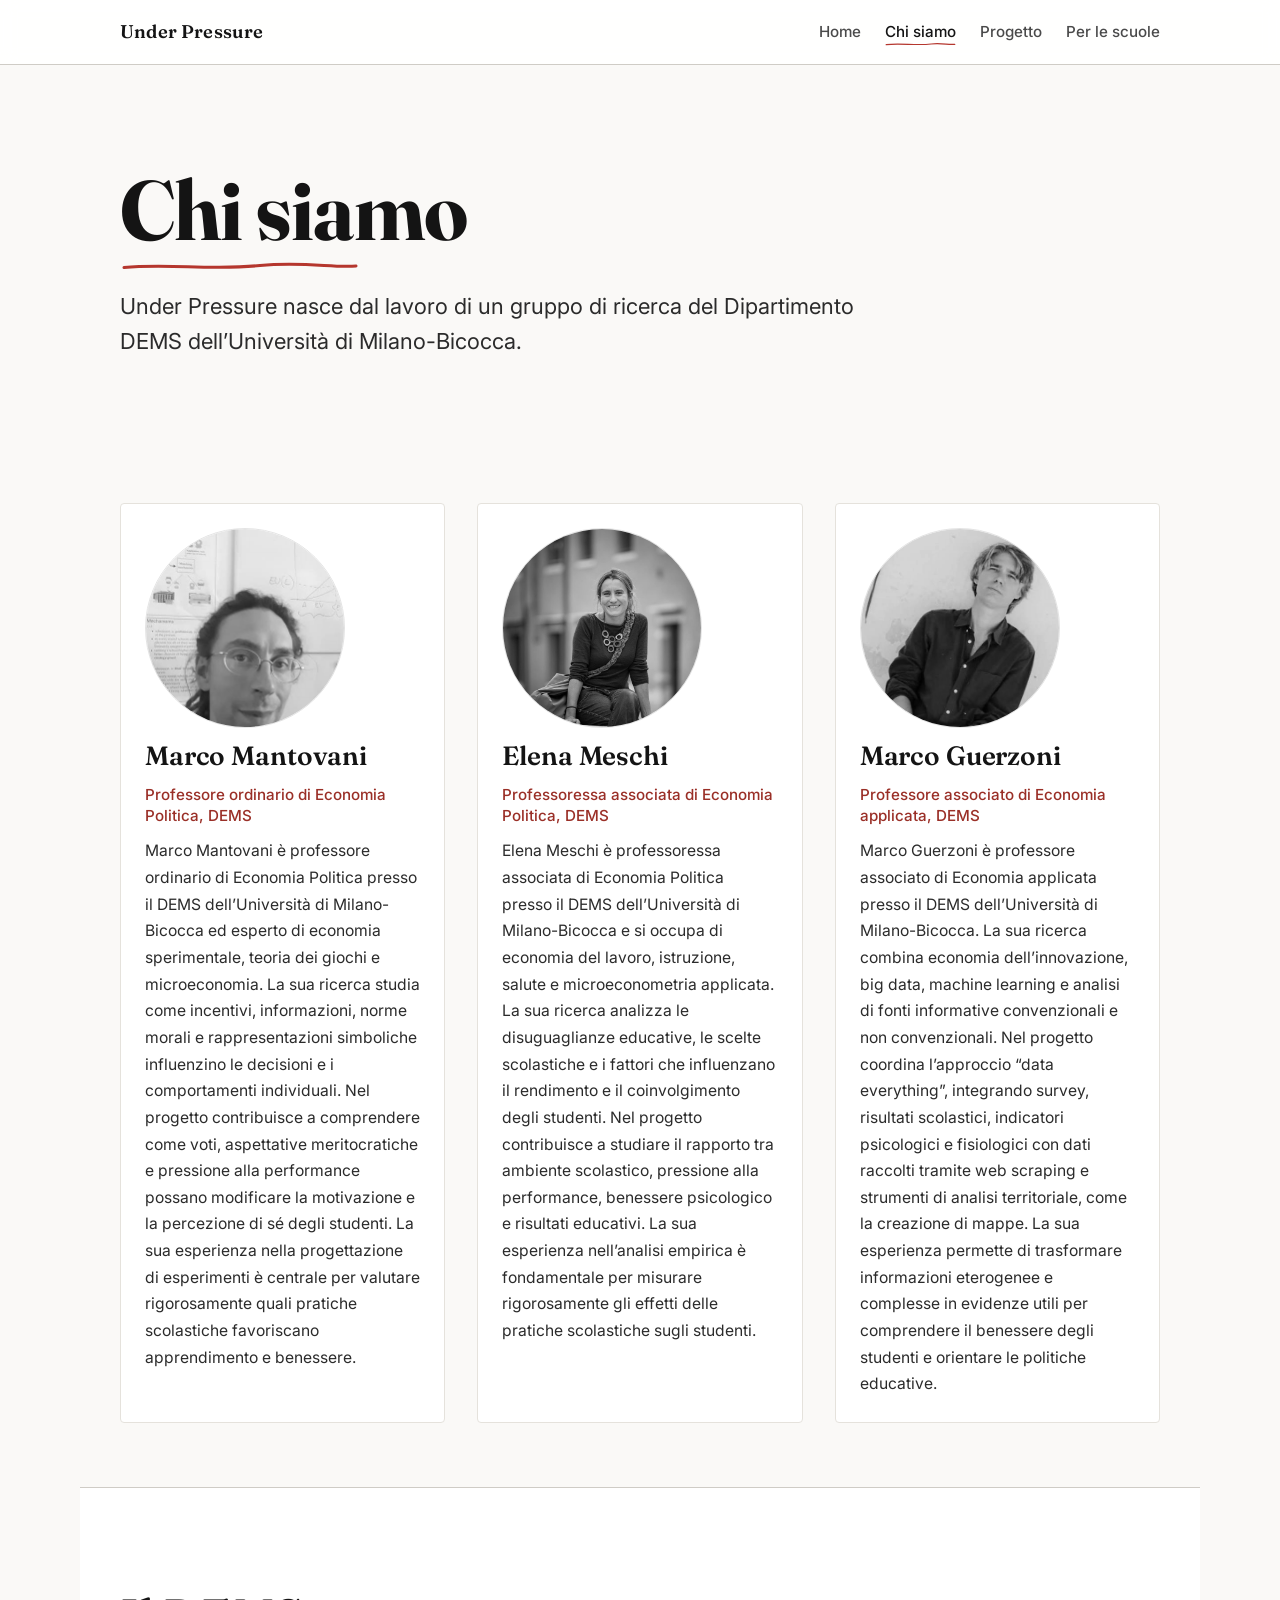
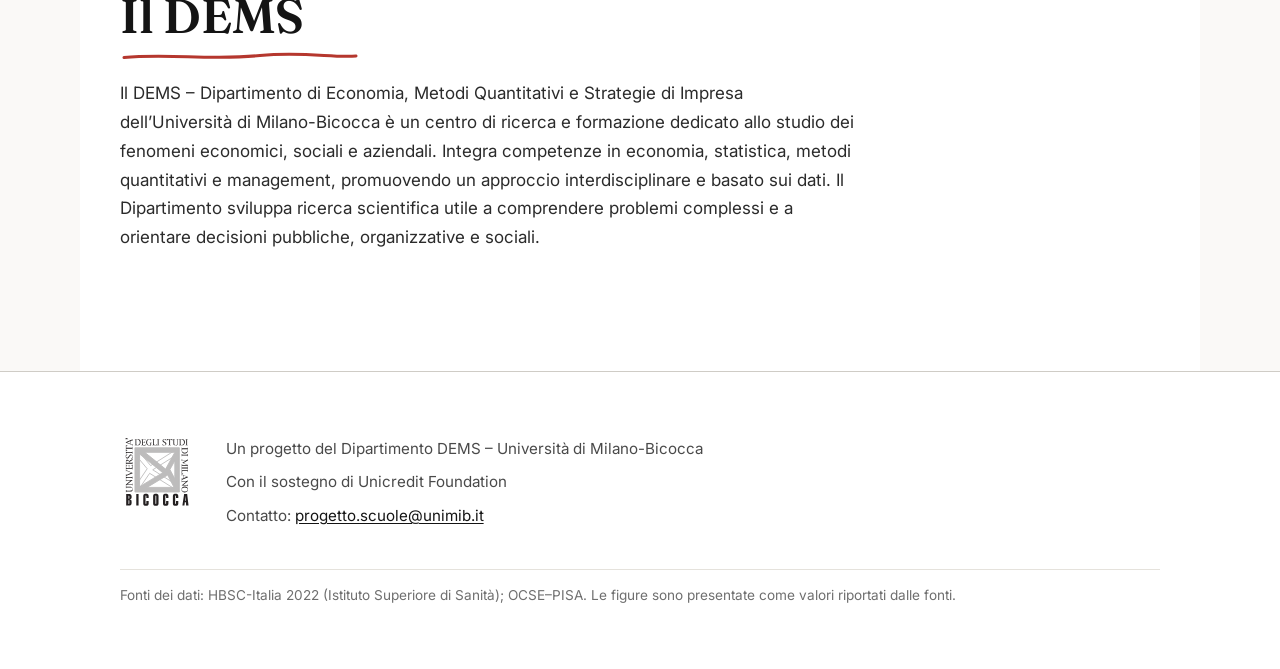
==== chi-siamo.html @ 271a0fc4 "Sito Under Pressure — progetto DEMS, Università di Milano-Bicocca Co-Authored-By: Claude Opus 4.8 <n" ====
<!DOCTYPE html>
<html lang="it">
<head>
  <meta charset="utf-8">
  <meta name="viewport" content="width=device-width, initial-scale=1">
  <title>Chi siamo — Under Pressure</title>
  <meta name="description" content="Il gruppo di ricerca del DEMS dell'Università di Milano-Bicocca dietro Under Pressure: Marco Mantovani, Elena Meschi e Marco Guerzoni, e il Dipartimento DEMS.">
  <link rel="preconnect" href="https://fonts.googleapis.com">
  <link rel="preconnect" href="https://fonts.gstatic.com" crossorigin>
  <link rel="stylesheet" href="https://fonts.googleapis.com/css2?family=Fraunces:ital,opsz,wght@0,9..144,400;0,9..144,600;0,9..144,700;1,9..144,400&family=Inter:wght@400;500;600&display=swap">
  <link rel="stylesheet" href="assets/css/style.css">
</head>
<body>
  <a class="skip-link" href="#main">Vai al contenuto</a>

  <header class="site-header">
    <div class="container nav-inner">
      <a class="wordmark" href="index.html">Under Pressure</a>
      <button class="nav-toggle" type="button" aria-expanded="false" aria-controls="site-nav" aria-label="Apri il menu">
        <span class="nav-toggle-box"><span class="nav-toggle-bar"></span></span>
      </button>
      <nav id="site-nav" class="site-nav" aria-label="Navigazione principale">
        <a class="nav-link" href="index.html">Home</a>
        <a class="nav-link" href="chi-siamo.html" aria-current="page">Chi siamo</a>
        <a class="nav-link" href="progetto.html">Progetto</a>
        <a class="nav-link" href="per-le-scuole.html">Per le scuole</a>
      </nav>
    </div>
  </header>

  <main id="main">

    <section class="page-head container" aria-labelledby="chi-h">
      <h1 id="chi-h">Chi siamo
        <svg class="pen-underline" width="240" height="14" viewBox="0 0 240 14" fill="none" aria-hidden="true" focusable="false">
          <path d="M4 8.5 C 46 4, 92 11.5, 140 6.5 C 184 2.5, 214 9, 236 7" stroke="#b5372e" stroke-width="3" stroke-linecap="round"/>
        </svg>
      </h1>
      <p class="lead prose">Under Pressure nasce dal lavoro di un gruppo di ricerca del Dipartimento DEMS dell’Università di Milano-Bicocca.</p>
    </section>

    <section class="team container" aria-label="Il gruppo di ricerca">
      <article class="team-card">
        <img class="team-photo" src="assets/img/mantovani.png" alt="Ritratto di Marco Mantovani" width="220" height="220" loading="lazy">
        <h2 class="team-name">Marco Mantovani</h2>
        <p class="team-role">Professore ordinario di Economia Politica, DEMS</p>
        <p class="team-bio">Marco Mantovani è professore ordinario di Economia Politica presso il DEMS dell’Università di Milano-Bicocca ed esperto di economia sperimentale, teoria dei giochi e microeconomia. La sua ricerca studia come incentivi, informazioni, norme morali e rappresentazioni simboliche influenzino le decisioni e i comportamenti individuali. Nel progetto contribuisce a comprendere come voti, aspettative meritocratiche e pressione alla performance possano modificare la motivazione e la percezione di sé degli studenti. La sua esperienza nella progettazione di esperimenti è centrale per valutare rigorosamente quali pratiche scolastiche favoriscano apprendimento e benessere.</p>
      </article>

      <article class="team-card">
        <img class="team-photo" src="assets/img/meschi.png" alt="Ritratto di Elena Meschi" width="220" height="220" loading="lazy">
        <h2 class="team-name">Elena Meschi</h2>
        <p class="team-role">Professoressa associata di Economia Politica, DEMS</p>
        <p class="team-bio">Elena Meschi è professoressa associata di Economia Politica presso il DEMS dell’Università di Milano-Bicocca e si occupa di economia del lavoro, istruzione, salute e microeconometria applicata. La sua ricerca analizza le disuguaglianze educative, le scelte scolastiche e i fattori che influenzano il rendimento e il coinvolgimento degli studenti. Nel progetto contribuisce a studiare il rapporto tra ambiente scolastico, pressione alla performance, benessere psicologico e risultati educativi. La sua esperienza nell’analisi empirica è fondamentale per misurare rigorosamente gli effetti delle pratiche scolastiche sugli studenti.</p>
      </article>

      <article class="team-card">
        <img class="team-photo" src="assets/img/guerzoni.png" alt="Ritratto di Marco Guerzoni" width="220" height="220" loading="lazy">
        <h2 class="team-name">Marco Guerzoni</h2>
        <p class="team-role">Professore associato di Economia applicata, DEMS</p>
        <p class="team-bio">Marco Guerzoni è professore associato di Economia applicata presso il DEMS dell’Università di Milano-Bicocca. La sua ricerca combina economia dell’innovazione, big data, machine learning e analisi di fonti informative convenzionali e non convenzionali. Nel progetto coordina l’approccio “data everything”, integrando survey, risultati scolastici, indicatori psicologici e fisiologici con dati raccolti tramite web scraping e strumenti di analisi territoriale, come la creazione di mappe. La sua esperienza permette di trasformare informazioni eterogenee e complesse in evidenze utili per comprendere il benessere degli studenti e orientare le politiche educative.</p>
      </article>
    </section>

    <section class="dems container" aria-labelledby="dems-h">
      <h2 id="dems-h">Il DEMS
        <svg class="pen-underline" width="240" height="14" viewBox="0 0 240 14" fill="none" aria-hidden="true" focusable="false">
          <path d="M4 8.5 C 46 4, 92 11.5, 140 6.5 C 184 2.5, 214 9, 236 7" stroke="#b5372e" stroke-width="3" stroke-linecap="round"/>
        </svg>
      </h2>
      <p class="prose">Il DEMS – Dipartimento di Economia, Metodi Quantitativi e Strategie di Impresa dell’Università di Milano-Bicocca è un centro di ricerca e formazione dedicato allo studio dei fenomeni economici, sociali e aziendali. Integra competenze in economia, statistica, metodi quantitativi e management, promuovendo un approccio interdisciplinare e basato sui dati. Il Dipartimento sviluppa ricerca scientifica utile a comprendere problemi complessi e a orientare decisioni pubbliche, organizzative e sociali.</p>
    </section>

  </main>

  <footer class="site-footer">
    <div class="container footer-inner">
      <div class="footer-brand">
        <img class="footer-logo" src="assets/img/bicocca-logo.svg" alt="Università di Milano-Bicocca" width="64" height="63">
      </div>
      <div class="footer-credits">
        <p>Un progetto del Dipartimento DEMS – Università di Milano-Bicocca</p>
        <p>Con il sostegno di Unicredit Foundation</p>
        <p class="footer-contact">Contatto: <a href="mailto:progetto.scuole@unimib.it">progetto.scuole@unimib.it</a></p>
      </div>
      <p class="footer-sources source">Fonti dei dati: HBSC-Italia 2022 (Istituto Superiore di Sanità); OCSE–PISA. Le figure sono presentate come valori riportati dalle fonti.</p>
    </div>
  </footer>

  <script src="assets/js/main.js" defer></script>
</body>
</html>
---- assets/css/style.css ----
/* ==========================================================================
   Under Pressure — DEMS, Università di Milano-Bicocca
   Elegant / minimalist / editorial. Black & white + one muted red "pen" ink.
   ========================================================================== */

/* ---------- Design tokens ---------- */
:root{
  --ink:#141414; --ink-soft:#2b2b2b; --grey-700:#4a4a4a; --grey-500:#6f6f6f;
  --grey-300:#cfccc6; --grey-200:#e5e2dc; --paper:#ffffff; --paper-warm:#faf9f7;
  --pen:#b5372e; --pen-ink:#9a2f27; --pen-wash:rgba(181,55,46,.10);
  --font-display:"Fraunces","Iowan Old Style","Palatino Linotype",Georgia,serif;
  --font-body:"Inter",system-ui,-apple-system,"Segoe UI",Roboto,Helvetica,Arial,sans-serif;
  --maxw:1120px; --maxw-text:46rem;
  --step-1:.25rem; --step-2:.5rem; --step-3:.75rem; --step-4:1rem; --step-5:1.5rem;
  --step-6:2rem; --step-7:3rem; --step-8:4rem; --step-9:6rem; --step-10:8rem;
  --radius:4px; --rule:1px solid var(--grey-300);
}

/* ---------- Reset / base ---------- */
*,*::before,*::after{box-sizing:border-box;}
html{-webkit-text-size-adjust:100%; scroll-behavior:smooth;}
body{
  margin:0;
  font:400 1.0625rem/1.7 var(--font-body);
  color:var(--ink-soft);
  background:var(--paper-warm);
  -webkit-font-smoothing:antialiased;
  text-rendering:optimizeLegibility;
}
img,svg{max-width:100%;}
img{height:auto;}
a{color:var(--ink); text-underline-offset:.16em;}
a:hover{color:var(--pen-ink);}
strong{color:var(--ink);}
:focus-visible{outline:2px solid var(--pen); outline-offset:2px; border-radius:2px;}

/* ---------- Typography ---------- */
h1,.h1{margin:0; font:700 clamp(2.75rem,6vw + 1rem,5.25rem)/1.02 var(--font-display); letter-spacing:-.01em; color:var(--ink);}
h2,.h2{margin:0; font:600 clamp(1.9rem,3vw + 1rem,3rem)/1.1 var(--font-display); letter-spacing:-.005em; color:var(--ink);}
h3,.h3{margin:0; font:600 clamp(1.3rem,1.4vw + .9rem,1.75rem)/1.2 var(--font-display); color:var(--ink);}
p{margin:0 0 var(--step-4);}
.eyebrow{margin:0; font:italic 400 clamp(.95rem,1vw + .6rem,1.15rem)/1.4 var(--font-display); color:var(--grey-700);}
.lead{font:400 clamp(1.1rem,.7vw + 1rem,1.375rem)/1.6 var(--font-body); color:var(--ink-soft);}
.caption,.source{font:400 .85rem/1.4 var(--font-body); color:var(--grey-500);}

/* ---------- Layout ---------- */
.container{width:100%; max-width:var(--maxw); margin-inline:auto; padding-inline:clamp(1.25rem,4vw,2.5rem);}
.prose{max-width:var(--maxw-text);}
section{padding-block:clamp(3.5rem,8vw,8rem);}
section.page-head,section.hero{padding-bottom:clamp(2rem,5vw,4rem);}

/* ---------- Accessibility helpers ---------- */
.skip-link{
  position:absolute; left:var(--step-4); top:-100px; z-index:100;
  background:var(--ink); color:#fff; padding:.6rem 1rem; border-radius:var(--radius);
  font:500 .95rem/1 var(--font-body); text-decoration:none;
  transition:top .2s ease;
}
.skip-link:focus{top:var(--step-4); color:#fff;}
.visually-hidden{
  position:absolute !important; width:1px; height:1px; padding:0; margin:-1px;
  overflow:hidden; clip:rect(0 0 0 0); clip-path:inset(50%); white-space:nowrap; border:0;
}

/* ---------- Pen-stroke motif ---------- */
.pen-underline{display:block; width:min(240px,42%); height:auto; margin-top:.35rem;}
.pen-underline--hero{display:inline-block; width:min(320px,60%); vertical-align:baseline; margin-top:0;}
.pen-divider{display:block; width:100%; height:12px; margin-block:clamp(1.5rem,4vw,3rem);}
.stat-annotated{position:relative; display:inline-block; padding:.25em .55em;}
.pen-circle{position:absolute; inset:-14% -8%; width:116%; height:128%; pointer-events:none;}

/* ---------- Header / nav ---------- */
.site-header{
  position:sticky; top:0; z-index:50;
  background:color-mix(in srgb,var(--paper) 88%, transparent);
  -webkit-backdrop-filter:saturate(1.1) blur(8px);
  backdrop-filter:saturate(1.1) blur(8px);
  border-bottom:var(--rule);
}
.nav-inner{position:relative; display:flex; align-items:center; justify-content:space-between; min-height:64px;}
.wordmark{font:600 1.15rem/1 var(--font-display); color:var(--ink); text-decoration:none; letter-spacing:.01em;}
.wordmark:hover{color:var(--pen-ink);}
.site-nav{display:flex; gap:var(--step-5);}
.nav-link{font:500 .95rem/1 var(--font-body); color:var(--grey-700); text-decoration:none; padding-block:.4rem; position:relative;}
.nav-link:hover{color:var(--ink);}
.nav-link[aria-current="page"]{color:var(--ink);}
.nav-link[aria-current="page"]::after{
  content:""; position:absolute; left:0; right:0; bottom:-2px; height:8px;
  background-image:url("data:image/svg+xml,%3Csvg xmlns='http://www.w3.org/2000/svg' width='120' height='8' viewBox='0 0 120 8' fill='none'%3E%3Cpath d='M2 5 C 26 2, 52 7, 78 4 C 96 2, 108 6, 118 4.5' stroke='%23b5372e' stroke-width='2' stroke-linecap='round'/%3E%3C/svg%3E");
  background-repeat:no-repeat; background-size:100% 100%;
}

/* Hamburger */
.nav-toggle{
  display:none; width:44px; height:44px; align-items:center; justify-content:center;
  background:none; border:0; cursor:pointer; color:var(--ink); padding:0;
}
.nav-toggle-box{position:relative; display:block; width:24px; height:16px;}
.nav-toggle-bar,.nav-toggle-bar::before,.nav-toggle-bar::after{
  content:""; position:absolute; left:0; width:24px; height:2px; background:var(--ink);
  border-radius:2px; transition:transform .3s ease, opacity .2s ease;
}
.nav-toggle-bar{top:7px;}
.nav-toggle-bar::before{top:-7px;}
.nav-toggle-bar::after{top:7px;}
.is-open .nav-toggle-bar{background:transparent;}
.is-open .nav-toggle-bar::before{transform:translateY(7px) rotate(45deg);}
.is-open .nav-toggle-bar::after{transform:translateY(-7px) rotate(-45deg);}

/* ---------- Hero ---------- */
.hero{max-width:var(--maxw);}
.hero .eyebrow{max-width:var(--maxw-text);}
.hero-title{margin:var(--step-3) 0 var(--step-4);}
.hero-subtitle{max-width:var(--maxw-text); font:500 clamp(1.05rem,1vw + .9rem,1.3rem)/1.45 var(--font-body); color:var(--grey-700); margin:0 0 var(--step-5);}
.hero-logo{height:clamp(56px,7vw,72px); width:auto; display:block; margin:0 0 var(--step-5);}
.hero .lead{max-width:var(--maxw-text);}

/* ---------- Home cards ---------- */
.home-cards{display:grid; grid-template-columns:repeat(3,1fr); gap:var(--step-5); padding-block:clamp(2rem,5vw,4rem);}
.home-card{
  display:flex; flex-direction:column; gap:var(--step-2);
  padding:var(--step-6) var(--step-5) var(--step-5);
  background:var(--paper); border:1px solid var(--grey-200); border-radius:var(--radius);
  text-decoration:none; color:var(--ink-soft);
  transition:border-color .3s ease, transform .3s ease;
}
.home-card:hover{border-color:var(--pen); transform:translateY(-2px); color:var(--ink-soft);}
.home-card-index{font:600 .9rem/1 var(--font-body); letter-spacing:.14em; color:var(--grey-500); transition:color .3s ease;}
.home-card:hover .home-card-index{color:var(--pen);}
.home-card-title{font:600 clamp(1.4rem,1.5vw + 1rem,1.9rem)/1.15 var(--font-display); color:var(--ink); margin:0;}
.home-card-desc{margin:0; color:var(--grey-700); font-size:.98rem;}
.home-card-go{margin-top:auto; padding-top:var(--step-4); font-size:1.4rem; color:var(--grey-500); transition:color .3s ease, transform .3s ease;}
.home-card:hover .home-card-go{color:var(--pen); transform:translateX(4px);}

/* ---------- Data section / charts ---------- */
.data-section .lead{margin-top:var(--step-4);}
.charts-grid{display:grid; grid-template-columns:repeat(2,1fr); gap:var(--step-7); margin-top:clamp(2rem,5vw,3.5rem);}
.chart{margin:0; padding:var(--step-5); background:var(--paper); border:1px solid var(--grey-200); border-radius:var(--radius);}
.chart-title{font:600 clamp(1.1rem,1vw + .8rem,1.3rem)/1.25 var(--font-display); color:var(--ink); margin:0 0 var(--step-4);}
.chart svg.chart-svg{width:100%; height:auto; display:block;}
.chart figcaption{margin-top:var(--step-3);}

/* Chart reveal (motion-guarded below) */
.chart .bar{transition:transform .9s cubic-bezier(.2,.7,.2,1);}
.chart-a .bar{transform-box:fill-box; transform-origin:bottom; transform:scaleY(0);}
.chart-b .bar{transform-box:fill-box; transform-origin:left; transform:scaleX(0);}
.chart-a.is-visible .bar{transform:scaleY(1);}
.chart-b.is-visible .bar{transform:scaleX(1);}
.chart-a .bar:nth-of-type(1){transition-delay:0s;}
.chart-a .bar:nth-of-type(2){transition-delay:.12s;}
.chart-a .bar:nth-of-type(3){transition-delay:.24s;}
.chart-b .bar:nth-of-type(1){transition-delay:0s;}
.chart-b .bar:nth-of-type(2){transition-delay:.12s;}
.chart-b .bar:nth-of-type(3){transition-delay:.24s;}
.axis-line{stroke:var(--grey-200); stroke-width:1;}
.axis-base{stroke:var(--grey-300); stroke-width:1.5;}
.bar-value{font:700 15px/1 var(--font-body); fill:var(--grey-700);}
.bar-value--hi{fill:var(--pen);}
.axis-label{font:500 13px/1.2 var(--font-body); fill:var(--grey-700);}
.cat-label{font:400 13px/1.3 var(--font-body); fill:var(--grey-700);}

/* Stat tile */
.stat-tile{
  margin-top:clamp(2rem,5vw,3.5rem); padding-top:clamp(1.5rem,4vw,2.5rem);
  border-top:var(--rule); max-width:var(--maxw-text);
}
.stat-tile p{font:400 clamp(1.15rem,1vw + 1rem,1.5rem)/1.5 var(--font-body); color:var(--ink-soft);}
.stat-tile .source{font-size:.85rem;}
.stat-num{font:700 1.15em/1 var(--font-display); color:var(--pen); font-style:normal;}
.stat-num-plain{font:700 1.15em/1 var(--font-display); color:var(--ink); font-weight:700;}

/* ---------- Quote box ---------- */
.quotebox{text-align:center;}
.quote{margin:0 auto; max-width:var(--maxw-text);}
.quote-text{
  margin:0; font:400 clamp(1.5rem,2.4vw + 1rem,2.5rem)/1.3 var(--font-display);
  color:var(--ink); transition:opacity .4s ease;
}
.quote-source{margin-top:var(--step-4); font:500 1rem/1.4 var(--font-body); color:var(--grey-500);}
.quote-controls{display:flex; flex-direction:column; align-items:center; gap:var(--step-4); margin-top:var(--step-6);}
.quote-next{
  background:none; border:1px solid var(--grey-300); border-radius:var(--radius);
  padding:.6rem 1.2rem; font:500 .95rem/1 var(--font-body); color:var(--ink);
  cursor:pointer; transition:border-color .3s ease, color .3s ease;
}
.quote-next:hover{border-color:var(--pen); color:var(--pen-ink);}
.quote-dots{display:inline-flex; gap:.5rem;}
.quote-dots button{
  width:9px; height:9px; padding:0; border:0; border-radius:50%;
  background:var(--grey-300); cursor:pointer; transition:background .3s ease;
}
.quote-dots button[aria-current="true"]{background:var(--pen);}

/* ---------- Chi siamo ---------- */
.page-head .lead{margin-top:var(--step-4);}
.team{display:grid; grid-template-columns:repeat(3,1fr); gap:var(--step-6); padding-block:clamp(2rem,5vw,4rem);}
.team-card{
  display:flex; flex-direction:column; align-items:flex-start; gap:var(--step-3);
  padding:var(--step-5); background:var(--paper); border:1px solid var(--grey-200);
  border-radius:var(--radius); transition:border-color .3s ease;
}
.team-card:hover,.team-card:focus-within{border-color:var(--grey-300);}
.team-photo{
  width:clamp(140px,18vw,200px); aspect-ratio:1/1; object-fit:cover; object-position:center top;
  border-radius:50%; border:1px solid var(--grey-200);
  filter:grayscale(1) contrast(1.02); transition:filter .4s ease;
}
.team-card:hover .team-photo,.team-card:focus-within .team-photo{filter:grayscale(0);}
.team-name{font:600 clamp(1.3rem,1.4vw + .9rem,1.65rem)/1.2 var(--font-display); color:var(--ink); margin:0;}
.team-role{margin:0; font:500 .95rem/1.4 var(--font-body); color:var(--pen-ink);}
.team-bio{margin:0; color:var(--ink-soft); font-size:.98rem;}
.dems{background:var(--paper); border-top:var(--rule);}
.dems .prose{margin-top:var(--step-4);}

/* ---------- Progetto ---------- */
.subnav{display:flex; flex-wrap:wrap; gap:var(--step-3); margin-top:var(--step-6);}
.subnav-link{
  display:inline-flex; align-items:center; padding:.5rem 1rem;
  border:1px solid var(--grey-300); border-radius:999px;
  font:500 .95rem/1 var(--font-body); color:var(--ink); text-decoration:none;
  transition:border-color .3s ease, color .3s ease, background .3s ease;
}
.subnav-link:hover{border-color:var(--pen); color:var(--pen-ink); background:var(--pen-wash);}
.proj-section{scroll-margin-top:88px;}
.proj-section h2{margin-bottom:var(--step-5);}
.proj-section .prose p{color:var(--ink-soft);}
.note{
  margin-top:var(--step-5); padding-left:var(--step-4);
  border-left:2px solid var(--pen); font:italic 400 1.05rem/1.6 var(--font-display);
  color:var(--grey-700);
}
.cta{
  display:inline-flex; align-items:center; gap:.6rem; background:var(--pen); color:#fff;
  padding:.85rem 1.4rem; border-radius:var(--radius);
  font:600 1.05rem/1 var(--font-body); text-decoration:none; margin-top:var(--step-5);
}
.cta:hover{background:var(--pen-ink); color:#fff;}
.cta .cta-arrow{transition:transform .3s ease;}
.cta:hover .cta-arrow{transform:translateX(4px);}

/* ---------- Per le scuole ---------- */
.school-ctas{display:grid; grid-template-columns:repeat(2,1fr); gap:var(--step-6); padding-block:clamp(2rem,5vw,4rem);}
.school-card{
  display:flex; flex-direction:column; align-items:flex-start; gap:var(--step-3);
  padding:var(--step-6) var(--step-5); background:var(--paper);
  border:1px solid var(--grey-200); border-radius:var(--radius);
  transition:border-color .3s ease;
}
.school-card:hover{border-color:var(--pen);}
.school-symbol{font-size:2rem; line-height:1; color:var(--pen);}
.school-card h2{font:600 clamp(1.4rem,1.5vw + 1rem,1.9rem)/1.15 var(--font-display); margin:0;}
.school-card p{margin:0; color:var(--grey-700);}
.link-arrow{font:500 .98rem/1 var(--font-body); color:var(--ink); text-decoration:none; border-bottom:1px solid var(--grey-300); padding-bottom:2px;}
.link-arrow:hover{color:var(--pen-ink); border-color:var(--pen);}
.school-card .cta{margin-top:var(--step-3);}
.contact{text-align:center;}
.contact h2{display:inline-block;}
.contact .pen-underline{margin-inline:auto;}
.contact-email{margin-top:var(--step-5);}
.contact-email a{font:600 clamp(1.5rem,3vw + 1rem,2.75rem)/1.2 var(--font-display); color:var(--ink); text-decoration:none; border-bottom:2px solid transparent; transition:border-color .3s ease, color .3s ease;}
.contact-email a:hover{color:var(--pen-ink); border-color:var(--pen);}

/* ---------- Footer ---------- */
.site-footer{background:var(--paper); border-top:var(--rule); padding-block:clamp(2.5rem,6vw,4rem);}
.footer-inner{display:flex; flex-wrap:wrap; align-items:flex-start; gap:var(--step-6);}
.footer-brand{flex:0 0 auto;}
.footer-logo{height:clamp(54px,6vw,72px); width:auto; display:block;}
.footer-credits{flex:1 1 240px;}
.footer-credits p{margin:0 0 var(--step-2); color:var(--grey-700); font-size:.95rem;}
.footer-contact a{color:var(--ink); text-decoration:underline;}
.footer-contact a:hover{color:var(--pen-ink);}
.footer-sources{flex:1 1 100%; margin:0; padding-top:var(--step-4); border-top:1px solid var(--grey-200);}

/* ---------- Responsive ---------- */
@media (max-width:1000px){
  .team{grid-template-columns:repeat(2,1fr);}
}
@media (max-width:820px){
  .charts-grid{grid-template-columns:1fr;}
}
@media (max-width:720px){
  .nav-toggle{display:inline-flex;}
  .site-nav{display:none;}
  .is-open .site-nav{
    display:flex; flex-direction:column; gap:var(--step-4);
    position:absolute; top:100%; left:0; right:0;
    background:var(--paper); border-bottom:var(--rule);
    padding:var(--step-4) clamp(1.25rem,4vw,2.5rem);
  }
  .home-cards{grid-template-columns:1fr;}
  .team{grid-template-columns:1fr;}
  .school-ctas{grid-template-columns:1fr;}
}

/* ---------- Reduced motion ---------- */
@media (prefers-reduced-motion:reduce){
  html{scroll-behavior:auto;}
  *,*::before,*::after{animation-duration:.001ms !important; animation-iteration-count:1 !important; transition-duration:.001ms !important; scroll-behavior:auto !important;}
  .chart-a .bar{transform:scaleY(1);}
  .chart-b .bar{transform:scaleX(1);}
  .quote-text{transition:none;}
}
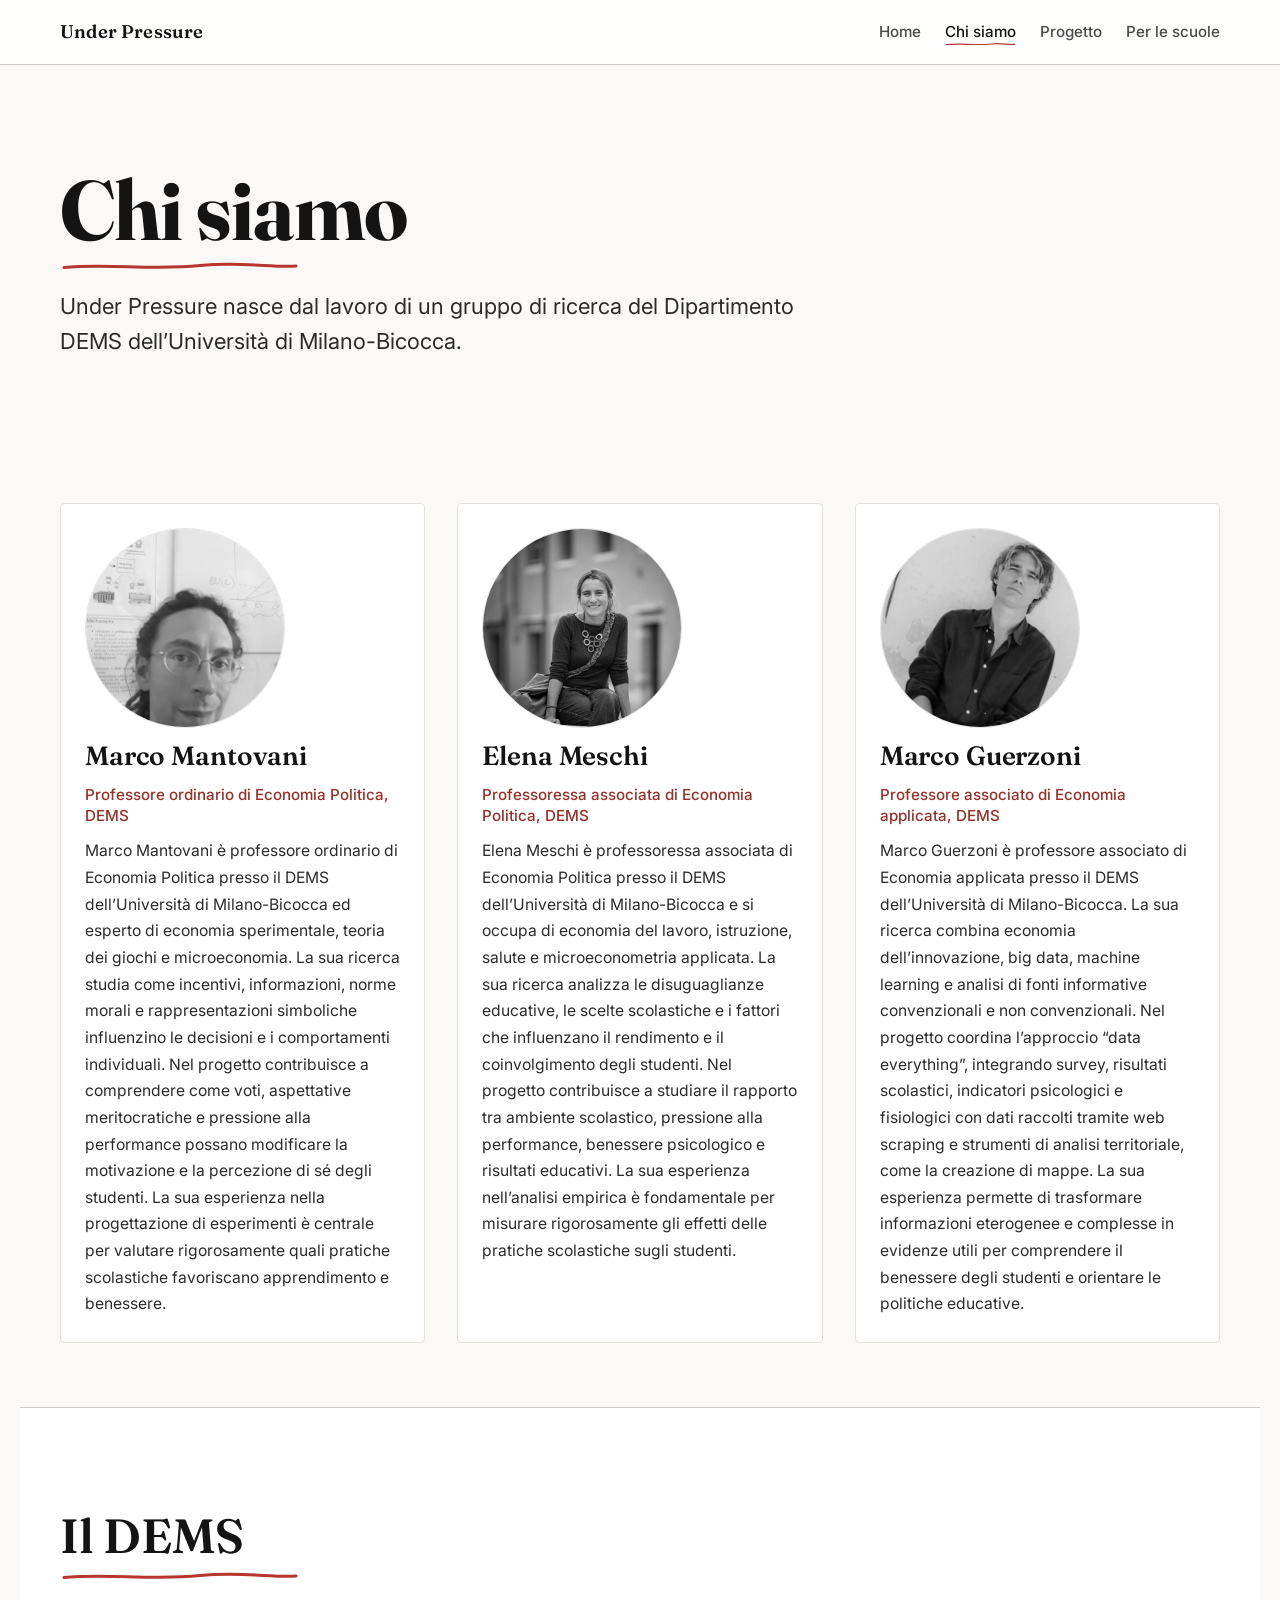
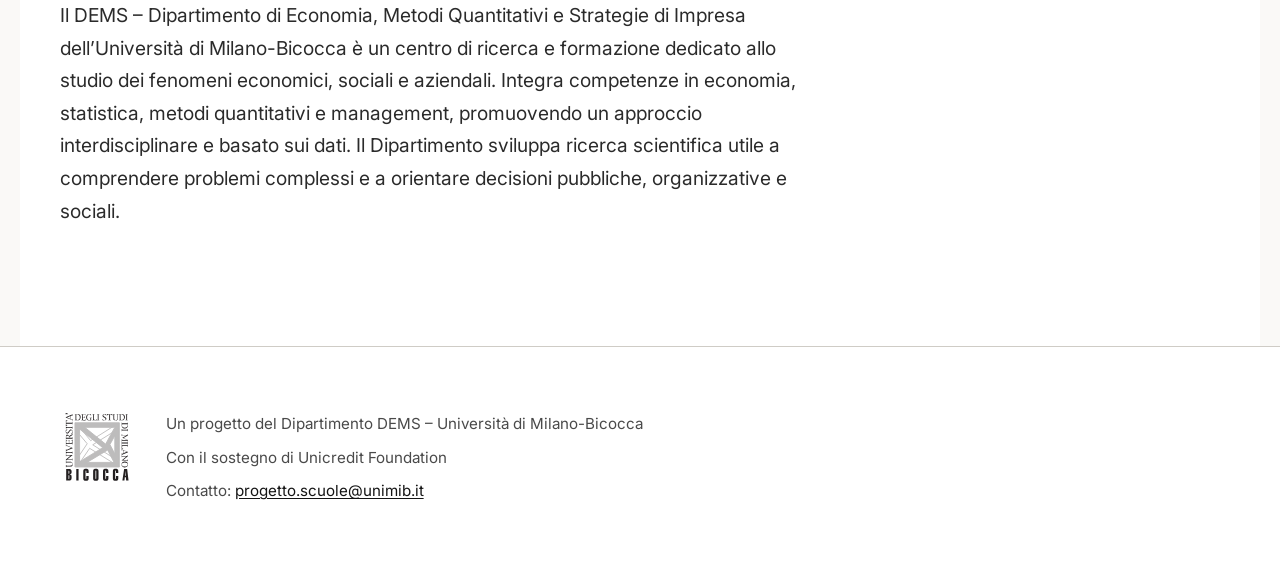
==== commit f3c28e95: "Home: sostituisci il bottone citazione con una freccia rossa a mano; rimuovi la nota fonti dal foote" ====
--- a/chi-siamo.html
+++ b/chi-siamo.html
@@ -83,7 +83,6 @@
         <p>Con il sostegno di Unicredit Foundation</p>
         <p class="footer-contact">Contatto: <a href="mailto:progetto.scuole@unimib.it">progetto.scuole@unimib.it</a></p>
       </div>
-      <p class="footer-sources source">Fonti dei dati: HBSC-Italia 2022 (Istituto Superiore di Sanità); OCSE–PISA. Le figure sono presentate come valori riportati dalle fonti.</p>
     </div>
   </footer>
 
--- a/assets/css/style.css
+++ b/assets/css/style.css
@@ -10,7 +10,7 @@
   --pen:#b5372e; --pen-ink:#9a2f27; --pen-wash:rgba(181,55,46,.10);
   --font-display:"Fraunces","Iowan Old Style","Palatino Linotype",Georgia,serif;
   --font-body:"Inter",system-ui,-apple-system,"Segoe UI",Roboto,Helvetica,Arial,sans-serif;
-  --maxw:1120px; --maxw-text:46rem;
+  --maxw:1240px; --maxw-text:46rem;
   --step-1:.25rem; --step-2:.5rem; --step-3:.75rem; --step-4:1rem; --step-5:1.5rem;
   --step-6:2rem; --step-7:3rem; --step-8:4rem; --step-9:6rem; --step-10:8rem;
   --radius:4px; --rule:1px solid var(--grey-300);
@@ -21,7 +21,7 @@
 html{-webkit-text-size-adjust:100%; scroll-behavior:smooth;}
 body{
   margin:0;
-  font:400 1.0625rem/1.7 var(--font-body);
+  font:400 clamp(1.0625rem,.25vw + 1rem,1.2rem)/1.7 var(--font-body);
   color:var(--ink-soft);
   background:var(--paper-warm);
   -webkit-font-smoothing:antialiased;
@@ -64,7 +64,7 @@
 
 /* ---------- Pen-stroke motif ---------- */
 .pen-underline{display:block; width:min(240px,42%); height:auto; margin-top:.35rem;}
-.pen-underline--hero{display:inline-block; width:min(320px,60%); vertical-align:baseline; margin-top:0;}
+.pen-underline--hero{display:block; width:min(360px,52%); margin:.4rem auto 0;}
 .pen-divider{display:block; width:100%; height:12px; margin-block:clamp(1.5rem,4vw,3rem);}
 .stat-annotated{position:relative; display:inline-block; padding:.25em .55em;}
 .pen-circle{position:absolute; inset:-14% -8%; width:116%; height:128%; pointer-events:none;}
@@ -108,12 +108,15 @@
 .is-open .nav-toggle-bar::after{transform:translateY(-7px) rotate(-45deg);}
 
 /* ---------- Hero ---------- */
-.hero{max-width:var(--maxw);}
-.hero .eyebrow{max-width:var(--maxw-text);}
-.hero-title{margin:var(--step-3) 0 var(--step-4);}
-.hero-subtitle{max-width:var(--maxw-text); font:500 clamp(1.05rem,1vw + .9rem,1.3rem)/1.45 var(--font-body); color:var(--grey-700); margin:0 0 var(--step-5);}
-.hero-logo{height:clamp(56px,7vw,72px); width:auto; display:block; margin:0 0 var(--step-5);}
-.hero .lead{max-width:var(--maxw-text);}
+.hero{max-width:var(--maxw); text-align:center; padding-top:clamp(3rem,7vw,6rem); padding-bottom:clamp(1.5rem,4vw,3rem);}
+.hero .eyebrow{max-width:48rem; margin-inline:auto;}
+.hero-title{margin:var(--step-4) 0 var(--step-5); font:700 clamp(2.9rem,7vw + 1rem,6.25rem)/1.02 var(--font-display); letter-spacing:-.015em;}
+.pen-underline--hero{margin-inline:auto;}
+.hero-subtitle{max-width:46rem; margin:0 auto; font:500 clamp(1.1rem,1vw + .95rem,1.45rem)/1.5 var(--font-body); color:var(--grey-700);}
+
+/* ---------- Intro (short project description) ---------- */
+.intro{padding-block:clamp(1.5rem,4vw,3rem);}
+.intro-lead{max-width:54rem; margin-inline:auto; text-align:center; font:400 clamp(1.2rem,.9vw + 1.05rem,1.6rem)/1.55 var(--font-body); color:var(--ink-soft);}
 
 /* ---------- Home cards ---------- */
 .home-cards{display:grid; grid-template-columns:repeat(3,1fr); gap:var(--step-5); padding-block:clamp(2rem,5vw,4rem);}
@@ -170,20 +173,21 @@
 .stat-num-plain{font:700 1.15em/1 var(--font-display); color:var(--ink); font-weight:700;}
 
 /* ---------- Quote box ---------- */
-.quotebox{text-align:center;}
-.quote{margin:0 auto; max-width:var(--maxw-text);}
+.quotebox{text-align:center; padding-top:clamp(1.5rem,4vw,3rem); padding-bottom:clamp(2.5rem,6vw,4.5rem);}
+.quote{position:relative; margin:0 auto; max-width:60rem;}
 .quote-text{
-  margin:0; font:400 clamp(1.5rem,2.4vw + 1rem,2.5rem)/1.3 var(--font-display);
+  margin:0; font:400 clamp(1.65rem,3vw + 1rem,3.1rem)/1.28 var(--font-display);
   color:var(--ink); transition:opacity .4s ease;
 }
 .quote-source{margin-top:var(--step-4); font:500 1rem/1.4 var(--font-body); color:var(--grey-500);}
-.quote-controls{display:flex; flex-direction:column; align-items:center; gap:var(--step-4); margin-top:var(--step-6);}
+.quote-controls{display:flex; flex-direction:column; align-items:center; gap:var(--step-5); margin-top:var(--step-6);}
 .quote-next{
-  background:none; border:1px solid var(--grey-300); border-radius:var(--radius);
-  padding:.6rem 1.2rem; font:500 .95rem/1 var(--font-body); color:var(--ink);
-  cursor:pointer; transition:border-color .3s ease, color .3s ease;
-}
-.quote-next:hover{border-color:var(--pen); color:var(--pen-ink);}
+  background:none; border:0; padding:.5rem 1rem; cursor:pointer; color:var(--pen);
+  display:inline-flex; align-items:center; justify-content:center;
+  transition:transform .3s ease;
+}
+.quote-next:hover{transform:translateX(5px);}
+.pen-arrow{display:block; width:clamp(64px,8vw,84px); height:auto;}
 .quote-dots{display:inline-flex; gap:.5rem;}
 .quote-dots button{
   width:9px; height:9px; padding:0; border:0; border-radius:50%;
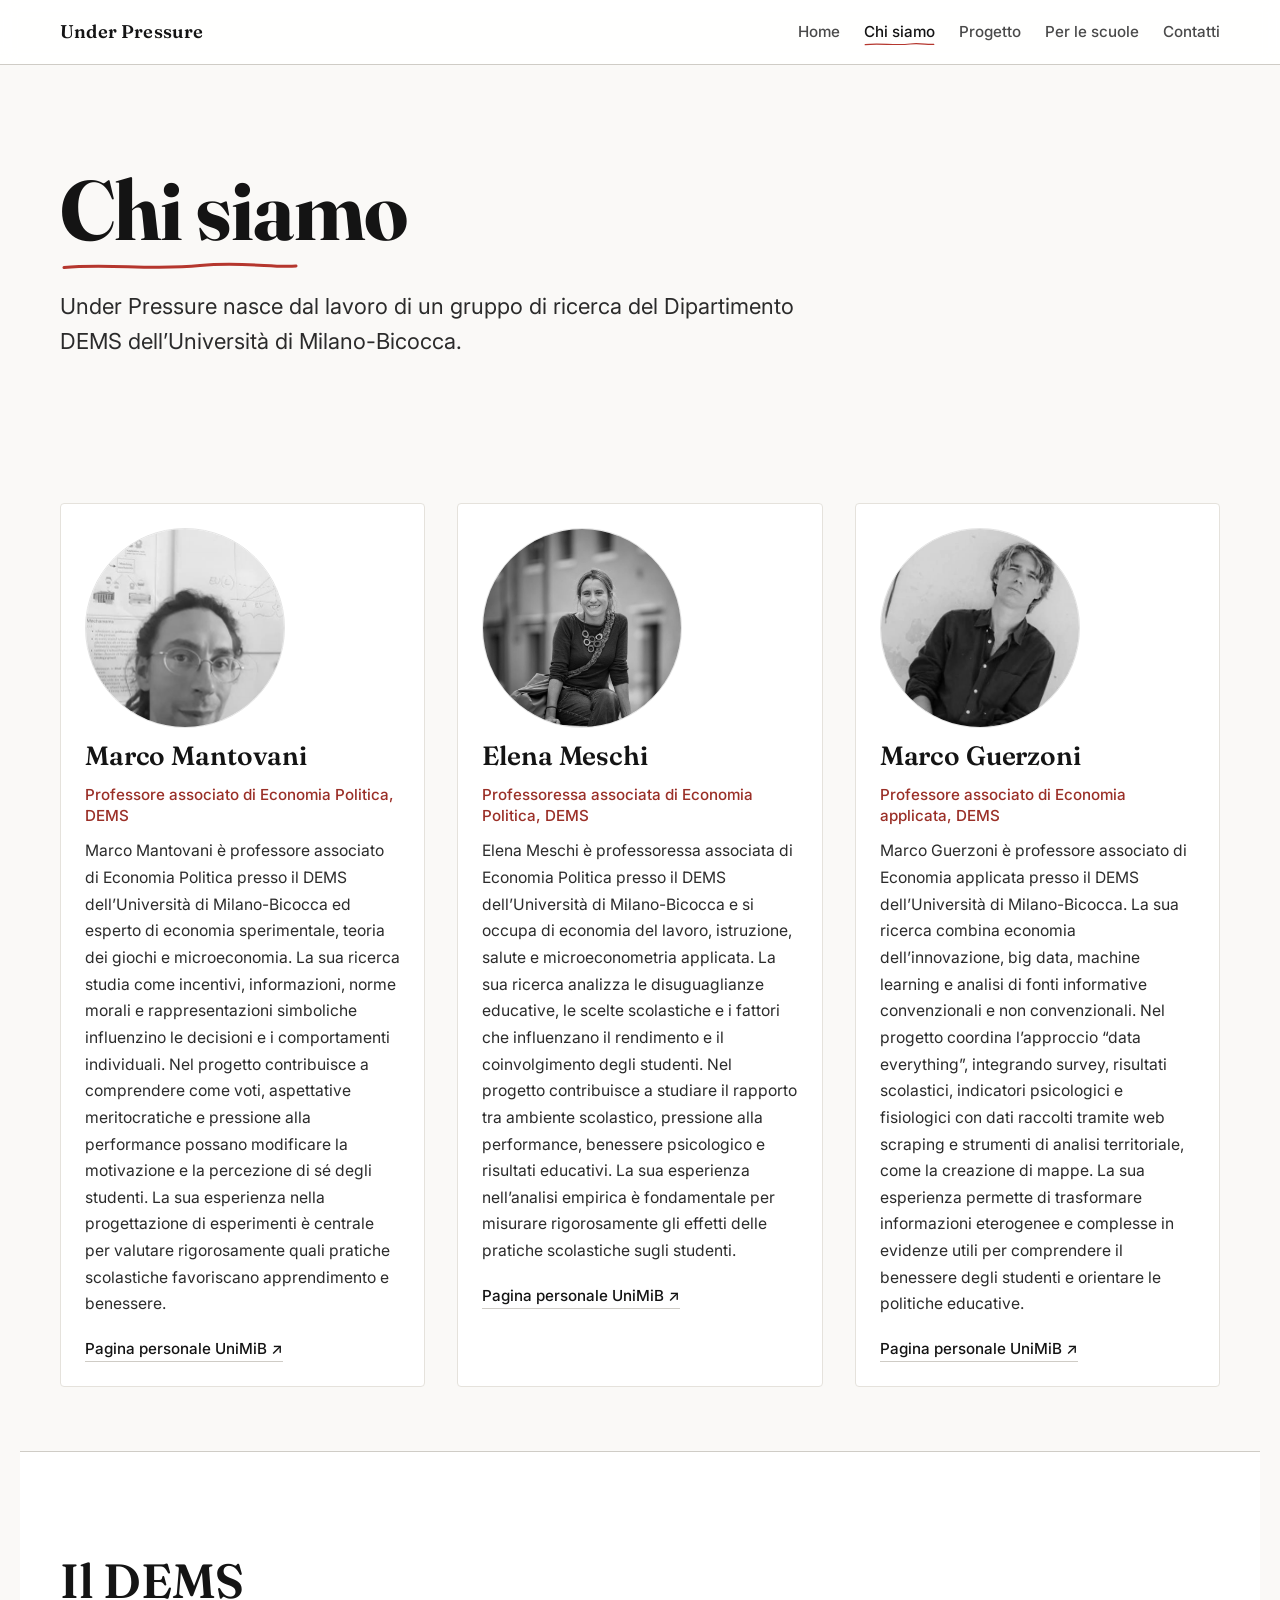
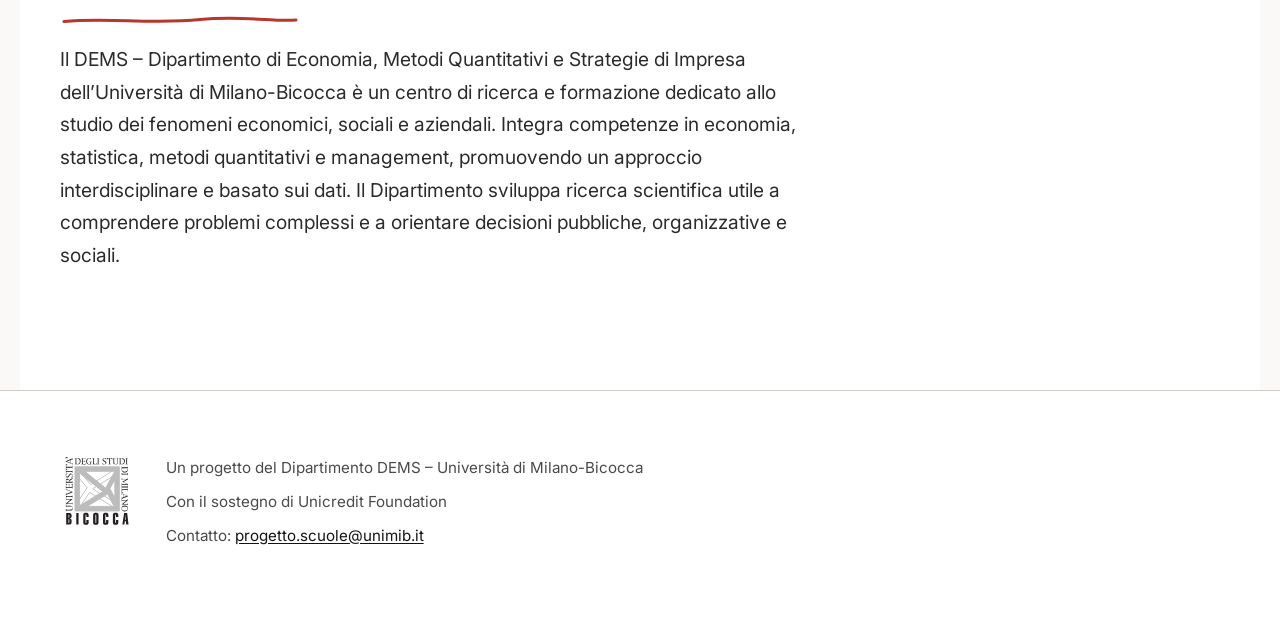
==== commit 301c4571: "Aggiunge la pagina Contatti, link ai profili UniMiB, correzioni - progetto.html: rimuove la CTA "Con" ====
--- a/chi-siamo.html
+++ b/chi-siamo.html
@@ -23,7 +23,8 @@
         <a class="nav-link" href="index.html">Home</a>
         <a class="nav-link" href="chi-siamo.html" aria-current="page">Chi siamo</a>
         <a class="nav-link" href="progetto.html">Progetto</a>
-        <a class="nav-link" href="per-le-scuole.html">Per le scuole</a>
+        <a class="nav-link" href="partecipa.html">Per le scuole</a>
+        <a class="nav-link" href="contatti.html">Contatti</a>
       </nav>
     </div>
   </header>
@@ -43,8 +44,9 @@
       <article class="team-card">
         <img class="team-photo" src="assets/img/mantovani.png" alt="Ritratto di Marco Mantovani" width="220" height="220" loading="lazy">
         <h2 class="team-name">Marco Mantovani</h2>
-        <p class="team-role">Professore ordinario di Economia Politica, DEMS</p>
-        <p class="team-bio">Marco Mantovani è professore ordinario di Economia Politica presso il DEMS dell’Università di Milano-Bicocca ed esperto di economia sperimentale, teoria dei giochi e microeconomia. La sua ricerca studia come incentivi, informazioni, norme morali e rappresentazioni simboliche influenzino le decisioni e i comportamenti individuali. Nel progetto contribuisce a comprendere come voti, aspettative meritocratiche e pressione alla performance possano modificare la motivazione e la percezione di sé degli studenti. La sua esperienza nella progettazione di esperimenti è centrale per valutare rigorosamente quali pratiche scolastiche favoriscano apprendimento e benessere.</p>
+        <p class="team-role">Professore associato di Economia Politica, DEMS</p>
+        <p class="team-bio">Marco Mantovani è professore associato di Economia Politica presso il DEMS dell’Università di Milano-Bicocca ed esperto di economia sperimentale, teoria dei giochi e microeconomia. La sua ricerca studia come incentivi, informazioni, norme morali e rappresentazioni simboliche influenzino le decisioni e i comportamenti individuali. Nel progetto contribuisce a comprendere come voti, aspettative meritocratiche e pressione alla performance possano modificare la motivazione e la percezione di sé degli studenti. La sua esperienza nella progettazione di esperimenti è centrale per valutare rigorosamente quali pratiche scolastiche favoriscano apprendimento e benessere.</p>
+        <a class="team-link" href="https://www.unimib.it/marco-mantovani-1" target="_blank" rel="noopener">Pagina personale UniMiB <span aria-hidden="true">↗</span></a>
       </article>
 
       <article class="team-card">
@@ -52,6 +54,7 @@
         <h2 class="team-name">Elena Meschi</h2>
         <p class="team-role">Professoressa associata di Economia Politica, DEMS</p>
         <p class="team-bio">Elena Meschi è professoressa associata di Economia Politica presso il DEMS dell’Università di Milano-Bicocca e si occupa di economia del lavoro, istruzione, salute e microeconometria applicata. La sua ricerca analizza le disuguaglianze educative, le scelte scolastiche e i fattori che influenzano il rendimento e il coinvolgimento degli studenti. Nel progetto contribuisce a studiare il rapporto tra ambiente scolastico, pressione alla performance, benessere psicologico e risultati educativi. La sua esperienza nell’analisi empirica è fondamentale per misurare rigorosamente gli effetti delle pratiche scolastiche sugli studenti.</p>
+        <a class="team-link" href="https://www.unimib.it/elena-francesca-meschi" target="_blank" rel="noopener">Pagina personale UniMiB <span aria-hidden="true">↗</span></a>
       </article>
 
       <article class="team-card">
@@ -59,6 +62,7 @@
         <h2 class="team-name">Marco Guerzoni</h2>
         <p class="team-role">Professore associato di Economia applicata, DEMS</p>
         <p class="team-bio">Marco Guerzoni è professore associato di Economia applicata presso il DEMS dell’Università di Milano-Bicocca. La sua ricerca combina economia dell’innovazione, big data, machine learning e analisi di fonti informative convenzionali e non convenzionali. Nel progetto coordina l’approccio “data everything”, integrando survey, risultati scolastici, indicatori psicologici e fisiologici con dati raccolti tramite web scraping e strumenti di analisi territoriale, come la creazione di mappe. La sua esperienza permette di trasformare informazioni eterogenee e complesse in evidenze utili per comprendere il benessere degli studenti e orientare le politiche educative.</p>
+        <a class="team-link" href="https://www.unimib.it/marco-guerzoni" target="_blank" rel="noopener">Pagina personale UniMiB <span aria-hidden="true">↗</span></a>
       </article>
     </section>
 
--- a/assets/css/style.css
+++ b/assets/css/style.css
@@ -213,6 +213,8 @@
 .team-name{font:600 clamp(1.3rem,1.4vw + .9rem,1.65rem)/1.2 var(--font-display); color:var(--ink); margin:0;}
 .team-role{margin:0; font:500 .95rem/1.4 var(--font-body); color:var(--pen-ink);}
 .team-bio{margin:0; color:var(--ink-soft); font-size:.98rem;}
+.team-link{margin-top:var(--step-2); font:500 .95rem/1.4 var(--font-body); color:var(--ink); text-decoration:none; border-bottom:1px solid var(--grey-300); padding-bottom:2px; align-self:flex-start;}
+.team-link:hover{color:var(--pen-ink); border-color:var(--pen);}
 .dems{background:var(--paper); border-top:var(--rule);}
 .dems .prose{margin-top:var(--step-4);}
 
@@ -242,27 +244,75 @@
 .cta .cta-arrow{transition:transform .3s ease;}
 .cta:hover .cta-arrow{transform:translateX(4px);}
 
-/* ---------- Per le scuole ---------- */
-.school-ctas{display:grid; grid-template-columns:repeat(2,1fr); gap:var(--step-6); padding-block:clamp(2rem,5vw,4rem);}
-.school-card{
-  display:flex; flex-direction:column; align-items:flex-start; gap:var(--step-3);
-  padding:var(--step-6) var(--step-5); background:var(--paper);
-  border:1px solid var(--grey-200); border-radius:var(--radius);
-  transition:border-color .3s ease;
-}
-.school-card:hover{border-color:var(--pen);}
-.school-symbol{font-size:2rem; line-height:1; color:var(--pen);}
-.school-card h2{font:600 clamp(1.4rem,1.5vw + 1rem,1.9rem)/1.15 var(--font-display); margin:0;}
-.school-card p{margin:0; color:var(--grey-700);}
-.link-arrow{font:500 .98rem/1 var(--font-body); color:var(--ink); text-decoration:none; border-bottom:1px solid var(--grey-300); padding-bottom:2px;}
-.link-arrow:hover{color:var(--pen-ink); border-color:var(--pen);}
-.school-card .cta{margin-top:var(--step-3);}
+/* ---------- Partecipa (spiegazione esperimento) ---------- */
+.callout{
+  margin-top:var(--step-5); padding:var(--step-5) var(--step-6);
+  background:var(--pen-wash); border:1px solid var(--grey-200);
+  border-left:3px solid var(--pen); border-radius:var(--radius);
+}
+.callout p{margin:0; color:var(--ink-soft);}
+.callout p+p{margin-top:var(--step-3);}
+
+.groups{
+  display:grid; grid-template-columns:repeat(3,1fr); gap:var(--step-5);
+  margin-top:var(--step-6); padding:0; list-style:none;
+}
+.group-card{
+  display:flex; flex-direction:column; gap:var(--step-3);
+  padding:var(--step-6) var(--step-5) var(--step-5);
+  background:var(--paper); border:1px solid var(--grey-200); border-radius:var(--radius);
+}
+.group-num{font:700 .9rem/1 var(--font-body); letter-spacing:.14em; color:var(--pen); text-transform:uppercase;}
+.group-title{font:600 clamp(1.2rem,1.2vw + .9rem,1.5rem)/1.15 var(--font-display); color:var(--ink); margin:0;}
+.group-card p{margin:0; color:var(--grey-700); font-size:.98rem;}
+
+.info-list{margin:var(--step-5) 0 0; padding:0; list-style:none; display:grid; gap:var(--step-3);}
+.info-list li{position:relative; padding-left:1.8rem; color:var(--ink-soft);}
+.info-list li::before{
+  content:"✓"; position:absolute; left:0; top:0; color:var(--pen); font-weight:700;
+}
+
+.timeline{margin:var(--step-6) 0 0; padding:0; list-style:none; display:grid; gap:0;}
+.tl-item{
+  display:grid; grid-template-columns:minmax(9rem,12rem) 1fr; gap:var(--step-5);
+  padding:var(--step-5) 0; border-top:1px solid var(--grey-200); align-items:baseline;
+}
+.tl-item:last-child{border-bottom:1px solid var(--grey-200);}
+.tl-date{font:600 1rem/1.3 var(--font-body); color:var(--pen-ink);}
+.tl-body{margin:0; color:var(--ink-soft);}
+.tl-body strong{color:var(--ink);}
+
+@media (max-width:720px){
+  .groups{grid-template-columns:1fr;}
+  .tl-item{grid-template-columns:1fr; gap:var(--step-1); padding:var(--step-4) 0;}
+}
+
 .contact{text-align:center;}
 .contact h2{display:inline-block;}
 .contact .pen-underline{margin-inline:auto;}
+.contact-intro{margin-top:var(--step-4); margin-inline:auto; color:var(--ink-soft);}
 .contact-email{margin-top:var(--step-5);}
 .contact-email a{font:600 clamp(1.5rem,3vw + 1rem,2.75rem)/1.2 var(--font-display); color:var(--ink); text-decoration:none; border-bottom:2px solid transparent; transition:border-color .3s ease, color .3s ease;}
 .contact-email a:hover{color:var(--pen-ink); border-color:var(--pen);}
+
+/* ---------- Contatti: il gruppo ---------- */
+.people{text-align:center; padding-block:clamp(2rem,5vw,4rem);}
+.people h2{display:inline-block;}
+.people .pen-underline{margin-inline:auto;}
+.people-grid{display:grid; grid-template-columns:repeat(3,1fr); gap:var(--step-6); margin-top:var(--step-6); text-align:center;}
+.person-card{
+  display:flex; flex-direction:column; align-items:center; gap:var(--step-2);
+  padding:var(--step-5); background:var(--paper);
+  border:1px solid var(--grey-200); border-radius:var(--radius);
+  transition:border-color .3s ease;
+}
+.person-card:hover{border-color:var(--pen);}
+.person-name{font:600 clamp(1.2rem,1.2vw + .9rem,1.5rem)/1.2 var(--font-display); color:var(--ink); margin:0;}
+.person-role{margin:0; font:500 .95rem/1.4 var(--font-body); color:var(--pen-ink);}
+.person-mail{margin:0;}
+.person-mail a{font:500 1.05rem/1.3 var(--font-body); color:var(--ink); text-decoration:none; border-bottom:1px solid var(--grey-300); padding-bottom:2px; transition:color .3s ease, border-color .3s ease; word-break:break-word;}
+.person-mail a:hover{color:var(--pen-ink); border-color:var(--pen);}
+.person-card .team-link{align-self:center;}
 
 /* ---------- Footer ---------- */
 .site-footer{background:var(--paper); border-top:var(--rule); padding-block:clamp(2.5rem,6vw,4rem);}
@@ -274,6 +324,38 @@
 .footer-contact a{color:var(--ink); text-decoration:underline;}
 .footer-contact a:hover{color:var(--pen-ink);}
 .footer-sources{flex:1 1 100%; margin:0; padding-top:var(--step-4); border-top:1px solid var(--grey-200);}
+
+/* ---------- Privacy banner ---------- */
+.privacy-banner{
+  position:fixed; left:0; right:0; bottom:0; z-index:60;
+  background:color-mix(in srgb,var(--paper) 96%, transparent);
+  -webkit-backdrop-filter:saturate(1.1) blur(8px);
+  backdrop-filter:saturate(1.1) blur(8px);
+  border-top:2px solid var(--pen);
+  box-shadow:0 -6px 24px rgba(20,20,20,.08);
+}
+.privacy-banner[hidden]{display:none;}
+.privacy-inner{
+  display:flex; align-items:center; gap:var(--step-5);
+  padding-block:var(--step-4);
+}
+.privacy-text{
+  margin:0; flex:1 1 auto;
+  font:400 .92rem/1.5 var(--font-body); color:var(--grey-700);
+}
+.privacy-text strong{color:var(--ink);}
+.privacy-dismiss{
+  flex:0 0 auto; cursor:pointer;
+  background:var(--ink); color:#fff; border:0; border-radius:var(--radius);
+  padding:.6rem 1.2rem; font:600 .95rem/1 var(--font-body);
+  transition:background .3s ease;
+}
+.privacy-dismiss:hover{background:var(--pen-ink);}
+
+@media (max-width:640px){
+  .privacy-inner{flex-direction:column; align-items:flex-start; gap:var(--step-3);}
+  .privacy-dismiss{align-self:flex-end;}
+}
 
 /* ---------- Responsive ---------- */
 @media (max-width:1000px){
@@ -293,7 +375,7 @@
   }
   .home-cards{grid-template-columns:1fr;}
   .team{grid-template-columns:1fr;}
-  .school-ctas{grid-template-columns:1fr;}
+  .people-grid{grid-template-columns:1fr;}
 }
 
 /* ---------- Reduced motion ---------- */
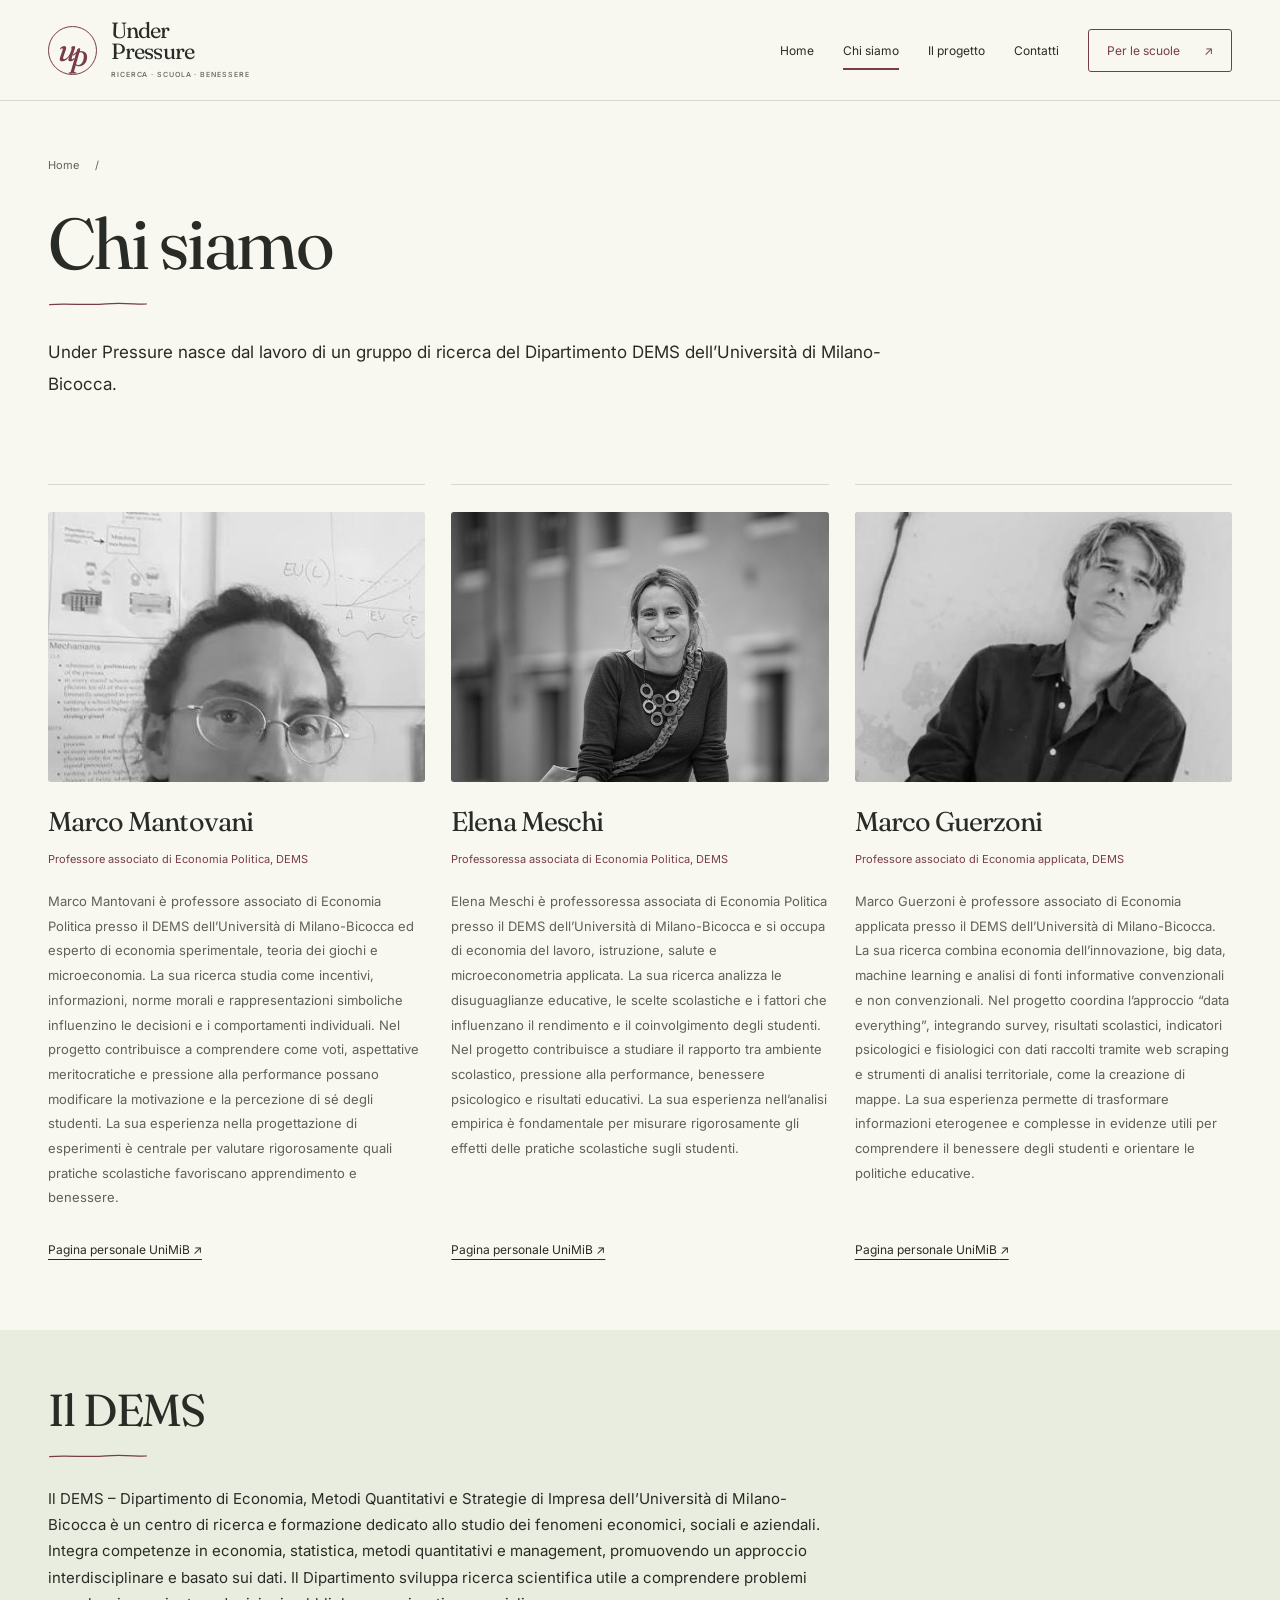
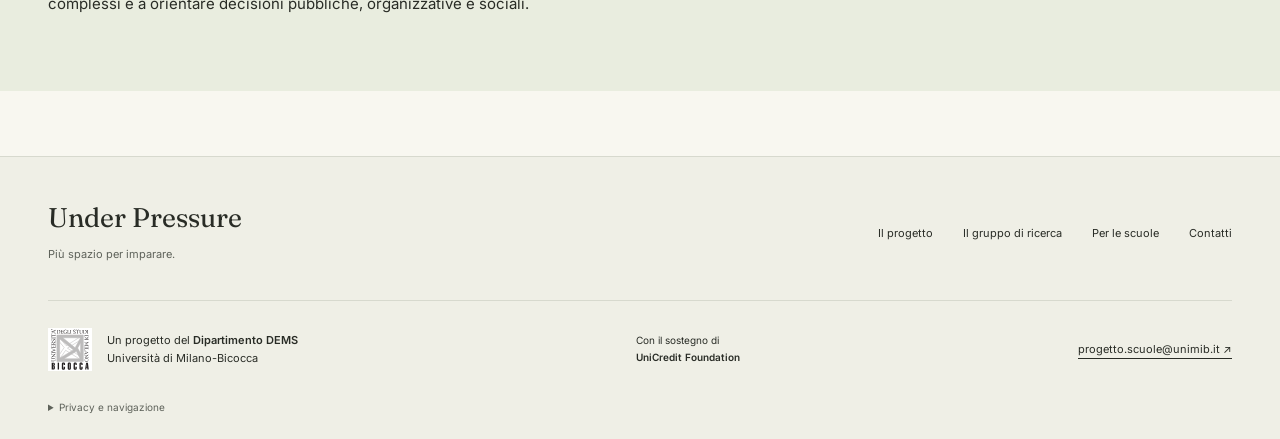
==== commit 529131dd: "Redesign Under Pressure website with responsive editorial layout" ====
--- a/chi-siamo.html
+++ b/chi-siamo.html
@@ -8,30 +8,24 @@
   <link rel="preconnect" href="https://fonts.googleapis.com">
   <link rel="preconnect" href="https://fonts.gstatic.com" crossorigin>
   <link rel="stylesheet" href="https://fonts.googleapis.com/css2?family=Fraunces:ital,opsz,wght@0,9..144,400;0,9..144,600;0,9..144,700;1,9..144,400&family=Inter:wght@400;500;600&display=swap">
+  <meta name="theme-color" content="#783d47">
+  <link rel="icon" href="assets/img/favicon.svg" type="image/svg+xml">
   <link rel="stylesheet" href="assets/css/style.css">
 </head>
 <body>
   <a class="skip-link" href="#main">Vai al contenuto</a>
 
-  <header class="site-header">
-    <div class="container nav-inner">
-      <a class="wordmark" href="index.html">Under Pressure</a>
-      <button class="nav-toggle" type="button" aria-expanded="false" aria-controls="site-nav" aria-label="Apri il menu">
-        <span class="nav-toggle-box"><span class="nav-toggle-bar"></span></span>
-      </button>
-      <nav id="site-nav" class="site-nav" aria-label="Navigazione principale">
-        <a class="nav-link" href="index.html">Home</a>
-        <a class="nav-link" href="chi-siamo.html" aria-current="page">Chi siamo</a>
-        <a class="nav-link" href="progetto.html">Progetto</a>
-        <a class="nav-link" href="partecipa.html">Per le scuole</a>
-        <a class="nav-link" href="contatti.html">Contatti</a>
-      </nav>
-    </div>
-  </header>
+  <header class="site-header"><div class="container nav-inner">
+<a class="wordmark" href="index.html" aria-label="Under Pressure, home"><span class="brand-symbol" aria-hidden="true">u<span>p</span></span><span>Under<br>Pressure<span class="brand-caption">RICERCA · SCUOLA · BENESSERE</span></span></a>
+<button class="nav-toggle" type="button" aria-expanded="false" aria-controls="site-nav" aria-label="Apri il menu"><span class="nav-toggle-box"><span class="nav-toggle-bar"></span></span></button>
+<nav id="site-nav" class="site-nav" aria-label="Navigazione principale">
+<a class="nav-link" href="index.html">Home</a><a class="nav-link" href="chi-siamo.html" aria-current="page">Chi siamo</a><a class="nav-link" href="progetto.html">Il progetto</a><a class="nav-link" href="contatti.html">Contatti</a><a class="nav-link nav-cta" href="partecipa.html">Per le scuole <span aria-hidden="true">↗</span></a>
+</nav></div></header>
 
   <main id="main">
 
     <section class="page-head container" aria-labelledby="chi-h">
+      <a class="breadcrumb" href="index.html">Home <span aria-hidden="true">/</span></a>
       <h1 id="chi-h">Chi siamo
         <svg class="pen-underline" width="240" height="14" viewBox="0 0 240 14" fill="none" aria-hidden="true" focusable="false">
           <path d="M4 8.5 C 46 4, 92 11.5, 140 6.5 C 184 2.5, 214 9, 236 7" stroke="#b5372e" stroke-width="3" stroke-linecap="round"/>
@@ -77,18 +71,11 @@
 
   </main>
 
-  <footer class="site-footer">
-    <div class="container footer-inner">
-      <div class="footer-brand">
-        <img class="footer-logo" src="assets/img/bicocca-logo.svg" alt="Università di Milano-Bicocca" width="64" height="63">
-      </div>
-      <div class="footer-credits">
-        <p>Un progetto del Dipartimento DEMS – Università di Milano-Bicocca</p>
-        <p>Con il sostegno di Unicredit Foundation</p>
-        <p class="footer-contact">Contatto: <a href="mailto:progetto.scuole@unimib.it">progetto.scuole@unimib.it</a></p>
-      </div>
-    </div>
-  </footer>
+  <footer class="site-footer"><div class="container">
+<div class="footer-top"><a class="footer-wordmark" href="index.html">Under Pressure<span>Più spazio per imparare.</span></a><nav aria-label="Navigazione nel footer"><a href="progetto.html">Il progetto</a><a href="chi-siamo.html">Il gruppo di ricerca</a><a href="partecipa.html">Per le scuole</a><a href="contatti.html">Contatti</a></nav></div>
+<div class="footer-bottom"><div class="institution"><img src="assets/img/bicocca-logo.svg" alt="Università di Milano-Bicocca" width="52" height="52"><p>Un progetto del <strong>Dipartimento DEMS</strong><br>Università di Milano-Bicocca</p></div><p>Con il sostegno di<br><strong>UniCredit Foundation</strong></p><a href="mailto:progetto.scuole@unimib.it">progetto.scuole@unimib.it ↗</a></div>
+<details class="privacy-note"><summary>Privacy e navigazione</summary><p>Questo sito non utilizza cookie di profilazione né strumenti di analisi del traffico. I caratteri sono forniti da Google Fonts. Per informazioni o per aderire al progetto puoi contattarci via email: i dati inviati sono utilizzati per rispondere e gestire la richiesta.</p></details>
+</div></footer>
 
   <script src="assets/js/main.js" defer></script>
 </body>
--- a/assets/css/style.css
+++ b/assets/css/style.css
@@ -1,388 +1,17 @@
-/* ==========================================================================
-   Under Pressure — DEMS, Università di Milano-Bicocca
-   Elegant / minimalist / editorial. Black & white + one muted red "pen" ink.
-   ========================================================================== */
-
-/* ---------- Design tokens ---------- */
-:root{
-  --ink:#141414; --ink-soft:#2b2b2b; --grey-700:#4a4a4a; --grey-500:#6f6f6f;
-  --grey-300:#cfccc6; --grey-200:#e5e2dc; --paper:#ffffff; --paper-warm:#faf9f7;
-  --pen:#b5372e; --pen-ink:#9a2f27; --pen-wash:rgba(181,55,46,.10);
-  --font-display:"Fraunces","Iowan Old Style","Palatino Linotype",Georgia,serif;
-  --font-body:"Inter",system-ui,-apple-system,"Segoe UI",Roboto,Helvetica,Arial,sans-serif;
-  --maxw:1240px; --maxw-text:46rem;
-  --step-1:.25rem; --step-2:.5rem; --step-3:.75rem; --step-4:1rem; --step-5:1.5rem;
-  --step-6:2rem; --step-7:3rem; --step-8:4rem; --step-9:6rem; --step-10:8rem;
-  --radius:4px; --rule:1px solid var(--grey-300);
-}
-
-/* ---------- Reset / base ---------- */
-*,*::before,*::after{box-sizing:border-box;}
-html{-webkit-text-size-adjust:100%; scroll-behavior:smooth;}
-body{
-  margin:0;
-  font:400 clamp(1.0625rem,.25vw + 1rem,1.2rem)/1.7 var(--font-body);
-  color:var(--ink-soft);
-  background:var(--paper-warm);
-  -webkit-font-smoothing:antialiased;
-  text-rendering:optimizeLegibility;
-}
-img,svg{max-width:100%;}
-img{height:auto;}
-a{color:var(--ink); text-underline-offset:.16em;}
-a:hover{color:var(--pen-ink);}
-strong{color:var(--ink);}
-:focus-visible{outline:2px solid var(--pen); outline-offset:2px; border-radius:2px;}
-
-/* ---------- Typography ---------- */
-h1,.h1{margin:0; font:700 clamp(2.75rem,6vw + 1rem,5.25rem)/1.02 var(--font-display); letter-spacing:-.01em; color:var(--ink);}
-h2,.h2{margin:0; font:600 clamp(1.9rem,3vw + 1rem,3rem)/1.1 var(--font-display); letter-spacing:-.005em; color:var(--ink);}
-h3,.h3{margin:0; font:600 clamp(1.3rem,1.4vw + .9rem,1.75rem)/1.2 var(--font-display); color:var(--ink);}
-p{margin:0 0 var(--step-4);}
-.eyebrow{margin:0; font:italic 400 clamp(.95rem,1vw + .6rem,1.15rem)/1.4 var(--font-display); color:var(--grey-700);}
-.lead{font:400 clamp(1.1rem,.7vw + 1rem,1.375rem)/1.6 var(--font-body); color:var(--ink-soft);}
-.caption,.source{font:400 .85rem/1.4 var(--font-body); color:var(--grey-500);}
-
-/* ---------- Layout ---------- */
-.container{width:100%; max-width:var(--maxw); margin-inline:auto; padding-inline:clamp(1.25rem,4vw,2.5rem);}
-.prose{max-width:var(--maxw-text);}
-section{padding-block:clamp(3.5rem,8vw,8rem);}
-section.page-head,section.hero{padding-bottom:clamp(2rem,5vw,4rem);}
-
-/* ---------- Accessibility helpers ---------- */
-.skip-link{
-  position:absolute; left:var(--step-4); top:-100px; z-index:100;
-  background:var(--ink); color:#fff; padding:.6rem 1rem; border-radius:var(--radius);
-  font:500 .95rem/1 var(--font-body); text-decoration:none;
-  transition:top .2s ease;
-}
-.skip-link:focus{top:var(--step-4); color:#fff;}
-.visually-hidden{
-  position:absolute !important; width:1px; height:1px; padding:0; margin:-1px;
-  overflow:hidden; clip:rect(0 0 0 0); clip-path:inset(50%); white-space:nowrap; border:0;
-}
-
-/* ---------- Pen-stroke motif ---------- */
-.pen-underline{display:block; width:min(240px,42%); height:auto; margin-top:.35rem;}
-.pen-underline--hero{display:block; width:min(360px,52%); margin:.4rem auto 0;}
-.pen-divider{display:block; width:100%; height:12px; margin-block:clamp(1.5rem,4vw,3rem);}
-.stat-annotated{position:relative; display:inline-block; padding:.25em .55em;}
-.pen-circle{position:absolute; inset:-14% -8%; width:116%; height:128%; pointer-events:none;}
-
-/* ---------- Header / nav ---------- */
-.site-header{
-  position:sticky; top:0; z-index:50;
-  background:color-mix(in srgb,var(--paper) 88%, transparent);
-  -webkit-backdrop-filter:saturate(1.1) blur(8px);
-  backdrop-filter:saturate(1.1) blur(8px);
-  border-bottom:var(--rule);
-}
-.nav-inner{position:relative; display:flex; align-items:center; justify-content:space-between; min-height:64px;}
-.wordmark{font:600 1.15rem/1 var(--font-display); color:var(--ink); text-decoration:none; letter-spacing:.01em;}
-.wordmark:hover{color:var(--pen-ink);}
-.site-nav{display:flex; gap:var(--step-5);}
-.nav-link{font:500 .95rem/1 var(--font-body); color:var(--grey-700); text-decoration:none; padding-block:.4rem; position:relative;}
-.nav-link:hover{color:var(--ink);}
-.nav-link[aria-current="page"]{color:var(--ink);}
-.nav-link[aria-current="page"]::after{
-  content:""; position:absolute; left:0; right:0; bottom:-2px; height:8px;
-  background-image:url("data:image/svg+xml,%3Csvg xmlns='http://www.w3.org/2000/svg' width='120' height='8' viewBox='0 0 120 8' fill='none'%3E%3Cpath d='M2 5 C 26 2, 52 7, 78 4 C 96 2, 108 6, 118 4.5' stroke='%23b5372e' stroke-width='2' stroke-linecap='round'/%3E%3C/svg%3E");
-  background-repeat:no-repeat; background-size:100% 100%;
-}
-
-/* Hamburger */
-.nav-toggle{
-  display:none; width:44px; height:44px; align-items:center; justify-content:center;
-  background:none; border:0; cursor:pointer; color:var(--ink); padding:0;
-}
-.nav-toggle-box{position:relative; display:block; width:24px; height:16px;}
-.nav-toggle-bar,.nav-toggle-bar::before,.nav-toggle-bar::after{
-  content:""; position:absolute; left:0; width:24px; height:2px; background:var(--ink);
-  border-radius:2px; transition:transform .3s ease, opacity .2s ease;
-}
-.nav-toggle-bar{top:7px;}
-.nav-toggle-bar::before{top:-7px;}
-.nav-toggle-bar::after{top:7px;}
-.is-open .nav-toggle-bar{background:transparent;}
-.is-open .nav-toggle-bar::before{transform:translateY(7px) rotate(45deg);}
-.is-open .nav-toggle-bar::after{transform:translateY(-7px) rotate(-45deg);}
-
-/* ---------- Hero ---------- */
-.hero{max-width:var(--maxw); text-align:center; padding-top:clamp(3rem,7vw,6rem); padding-bottom:clamp(1.5rem,4vw,3rem);}
-.hero .eyebrow{max-width:48rem; margin-inline:auto;}
-.hero-title{margin:var(--step-4) 0 var(--step-5); font:700 clamp(2.9rem,7vw + 1rem,6.25rem)/1.02 var(--font-display); letter-spacing:-.015em;}
-.pen-underline--hero{margin-inline:auto;}
-.hero-subtitle{max-width:46rem; margin:0 auto; font:500 clamp(1.1rem,1vw + .95rem,1.45rem)/1.5 var(--font-body); color:var(--grey-700);}
-
-/* ---------- Intro (short project description) ---------- */
-.intro{padding-block:clamp(1.5rem,4vw,3rem);}
-.intro-lead{max-width:54rem; margin-inline:auto; text-align:center; font:400 clamp(1.2rem,.9vw + 1.05rem,1.6rem)/1.55 var(--font-body); color:var(--ink-soft);}
-
-/* ---------- Home cards ---------- */
-.home-cards{display:grid; grid-template-columns:repeat(3,1fr); gap:var(--step-5); padding-block:clamp(2rem,5vw,4rem);}
-.home-card{
-  display:flex; flex-direction:column; gap:var(--step-2);
-  padding:var(--step-6) var(--step-5) var(--step-5);
-  background:var(--paper); border:1px solid var(--grey-200); border-radius:var(--radius);
-  text-decoration:none; color:var(--ink-soft);
-  transition:border-color .3s ease, transform .3s ease;
-}
-.home-card:hover{border-color:var(--pen); transform:translateY(-2px); color:var(--ink-soft);}
-.home-card-index{font:600 .9rem/1 var(--font-body); letter-spacing:.14em; color:var(--grey-500); transition:color .3s ease;}
-.home-card:hover .home-card-index{color:var(--pen);}
-.home-card-title{font:600 clamp(1.4rem,1.5vw + 1rem,1.9rem)/1.15 var(--font-display); color:var(--ink); margin:0;}
-.home-card-desc{margin:0; color:var(--grey-700); font-size:.98rem;}
-.home-card-go{margin-top:auto; padding-top:var(--step-4); font-size:1.4rem; color:var(--grey-500); transition:color .3s ease, transform .3s ease;}
-.home-card:hover .home-card-go{color:var(--pen); transform:translateX(4px);}
-
-/* ---------- Data section / charts ---------- */
-.data-section .lead{margin-top:var(--step-4);}
-.charts-grid{display:grid; grid-template-columns:repeat(2,1fr); gap:var(--step-7); margin-top:clamp(2rem,5vw,3.5rem);}
-.chart{margin:0; padding:var(--step-5); background:var(--paper); border:1px solid var(--grey-200); border-radius:var(--radius);}
-.chart-title{font:600 clamp(1.1rem,1vw + .8rem,1.3rem)/1.25 var(--font-display); color:var(--ink); margin:0 0 var(--step-4);}
-.chart svg.chart-svg{width:100%; height:auto; display:block;}
-.chart figcaption{margin-top:var(--step-3);}
-
-/* Chart reveal (motion-guarded below) */
-.chart .bar{transition:transform .9s cubic-bezier(.2,.7,.2,1);}
-.chart-a .bar{transform-box:fill-box; transform-origin:bottom; transform:scaleY(0);}
-.chart-b .bar{transform-box:fill-box; transform-origin:left; transform:scaleX(0);}
-.chart-a.is-visible .bar{transform:scaleY(1);}
-.chart-b.is-visible .bar{transform:scaleX(1);}
-.chart-a .bar:nth-of-type(1){transition-delay:0s;}
-.chart-a .bar:nth-of-type(2){transition-delay:.12s;}
-.chart-a .bar:nth-of-type(3){transition-delay:.24s;}
-.chart-b .bar:nth-of-type(1){transition-delay:0s;}
-.chart-b .bar:nth-of-type(2){transition-delay:.12s;}
-.chart-b .bar:nth-of-type(3){transition-delay:.24s;}
-.axis-line{stroke:var(--grey-200); stroke-width:1;}
-.axis-base{stroke:var(--grey-300); stroke-width:1.5;}
-.bar-value{font:700 15px/1 var(--font-body); fill:var(--grey-700);}
-.bar-value--hi{fill:var(--pen);}
-.axis-label{font:500 13px/1.2 var(--font-body); fill:var(--grey-700);}
-.cat-label{font:400 13px/1.3 var(--font-body); fill:var(--grey-700);}
-
-/* Stat tile */
-.stat-tile{
-  margin-top:clamp(2rem,5vw,3.5rem); padding-top:clamp(1.5rem,4vw,2.5rem);
-  border-top:var(--rule); max-width:var(--maxw-text);
-}
-.stat-tile p{font:400 clamp(1.15rem,1vw + 1rem,1.5rem)/1.5 var(--font-body); color:var(--ink-soft);}
-.stat-tile .source{font-size:.85rem;}
-.stat-num{font:700 1.15em/1 var(--font-display); color:var(--pen); font-style:normal;}
-.stat-num-plain{font:700 1.15em/1 var(--font-display); color:var(--ink); font-weight:700;}
-
-/* ---------- Quote box ---------- */
-.quotebox{text-align:center; padding-top:clamp(1.5rem,4vw,3rem); padding-bottom:clamp(2.5rem,6vw,4.5rem);}
-.quote{position:relative; margin:0 auto; max-width:60rem;}
-.quote-text{
-  margin:0; font:400 clamp(1.65rem,3vw + 1rem,3.1rem)/1.28 var(--font-display);
-  color:var(--ink); transition:opacity .4s ease;
-}
-.quote-source{margin-top:var(--step-4); font:500 1rem/1.4 var(--font-body); color:var(--grey-500);}
-.quote-controls{display:flex; flex-direction:column; align-items:center; gap:var(--step-5); margin-top:var(--step-6);}
-.quote-next{
-  background:none; border:0; padding:.5rem 1rem; cursor:pointer; color:var(--pen);
-  display:inline-flex; align-items:center; justify-content:center;
-  transition:transform .3s ease;
-}
-.quote-next:hover{transform:translateX(5px);}
-.pen-arrow{display:block; width:clamp(64px,8vw,84px); height:auto;}
-.quote-dots{display:inline-flex; gap:.5rem;}
-.quote-dots button{
-  width:9px; height:9px; padding:0; border:0; border-radius:50%;
-  background:var(--grey-300); cursor:pointer; transition:background .3s ease;
-}
-.quote-dots button[aria-current="true"]{background:var(--pen);}
-
-/* ---------- Chi siamo ---------- */
-.page-head .lead{margin-top:var(--step-4);}
-.team{display:grid; grid-template-columns:repeat(3,1fr); gap:var(--step-6); padding-block:clamp(2rem,5vw,4rem);}
-.team-card{
-  display:flex; flex-direction:column; align-items:flex-start; gap:var(--step-3);
-  padding:var(--step-5); background:var(--paper); border:1px solid var(--grey-200);
-  border-radius:var(--radius); transition:border-color .3s ease;
-}
-.team-card:hover,.team-card:focus-within{border-color:var(--grey-300);}
-.team-photo{
-  width:clamp(140px,18vw,200px); aspect-ratio:1/1; object-fit:cover; object-position:center top;
-  border-radius:50%; border:1px solid var(--grey-200);
-  filter:grayscale(1) contrast(1.02); transition:filter .4s ease;
-}
-.team-card:hover .team-photo,.team-card:focus-within .team-photo{filter:grayscale(0);}
-.team-name{font:600 clamp(1.3rem,1.4vw + .9rem,1.65rem)/1.2 var(--font-display); color:var(--ink); margin:0;}
-.team-role{margin:0; font:500 .95rem/1.4 var(--font-body); color:var(--pen-ink);}
-.team-bio{margin:0; color:var(--ink-soft); font-size:.98rem;}
-.team-link{margin-top:var(--step-2); font:500 .95rem/1.4 var(--font-body); color:var(--ink); text-decoration:none; border-bottom:1px solid var(--grey-300); padding-bottom:2px; align-self:flex-start;}
-.team-link:hover{color:var(--pen-ink); border-color:var(--pen);}
-.dems{background:var(--paper); border-top:var(--rule);}
-.dems .prose{margin-top:var(--step-4);}
-
-/* ---------- Progetto ---------- */
-.subnav{display:flex; flex-wrap:wrap; gap:var(--step-3); margin-top:var(--step-6);}
-.subnav-link{
-  display:inline-flex; align-items:center; padding:.5rem 1rem;
-  border:1px solid var(--grey-300); border-radius:999px;
-  font:500 .95rem/1 var(--font-body); color:var(--ink); text-decoration:none;
-  transition:border-color .3s ease, color .3s ease, background .3s ease;
-}
-.subnav-link:hover{border-color:var(--pen); color:var(--pen-ink); background:var(--pen-wash);}
-.proj-section{scroll-margin-top:88px;}
-.proj-section h2{margin-bottom:var(--step-5);}
-.proj-section .prose p{color:var(--ink-soft);}
-.note{
-  margin-top:var(--step-5); padding-left:var(--step-4);
-  border-left:2px solid var(--pen); font:italic 400 1.05rem/1.6 var(--font-display);
-  color:var(--grey-700);
-}
-.cta{
-  display:inline-flex; align-items:center; gap:.6rem; background:var(--pen); color:#fff;
-  padding:.85rem 1.4rem; border-radius:var(--radius);
-  font:600 1.05rem/1 var(--font-body); text-decoration:none; margin-top:var(--step-5);
-}
-.cta:hover{background:var(--pen-ink); color:#fff;}
-.cta .cta-arrow{transition:transform .3s ease;}
-.cta:hover .cta-arrow{transform:translateX(4px);}
-
-/* ---------- Partecipa (spiegazione esperimento) ---------- */
-.callout{
-  margin-top:var(--step-5); padding:var(--step-5) var(--step-6);
-  background:var(--pen-wash); border:1px solid var(--grey-200);
-  border-left:3px solid var(--pen); border-radius:var(--radius);
-}
-.callout p{margin:0; color:var(--ink-soft);}
-.callout p+p{margin-top:var(--step-3);}
-
-.groups{
-  display:grid; grid-template-columns:repeat(3,1fr); gap:var(--step-5);
-  margin-top:var(--step-6); padding:0; list-style:none;
-}
-.group-card{
-  display:flex; flex-direction:column; gap:var(--step-3);
-  padding:var(--step-6) var(--step-5) var(--step-5);
-  background:var(--paper); border:1px solid var(--grey-200); border-radius:var(--radius);
-}
-.group-num{font:700 .9rem/1 var(--font-body); letter-spacing:.14em; color:var(--pen); text-transform:uppercase;}
-.group-title{font:600 clamp(1.2rem,1.2vw + .9rem,1.5rem)/1.15 var(--font-display); color:var(--ink); margin:0;}
-.group-card p{margin:0; color:var(--grey-700); font-size:.98rem;}
-
-.info-list{margin:var(--step-5) 0 0; padding:0; list-style:none; display:grid; gap:var(--step-3);}
-.info-list li{position:relative; padding-left:1.8rem; color:var(--ink-soft);}
-.info-list li::before{
-  content:"✓"; position:absolute; left:0; top:0; color:var(--pen); font-weight:700;
-}
-
-.timeline{margin:var(--step-6) 0 0; padding:0; list-style:none; display:grid; gap:0;}
-.tl-item{
-  display:grid; grid-template-columns:minmax(9rem,12rem) 1fr; gap:var(--step-5);
-  padding:var(--step-5) 0; border-top:1px solid var(--grey-200); align-items:baseline;
-}
-.tl-item:last-child{border-bottom:1px solid var(--grey-200);}
-.tl-date{font:600 1rem/1.3 var(--font-body); color:var(--pen-ink);}
-.tl-body{margin:0; color:var(--ink-soft);}
-.tl-body strong{color:var(--ink);}
-
-@media (max-width:720px){
-  .groups{grid-template-columns:1fr;}
-  .tl-item{grid-template-columns:1fr; gap:var(--step-1); padding:var(--step-4) 0;}
-}
-
-.contact{text-align:center;}
-.contact h2{display:inline-block;}
-.contact .pen-underline{margin-inline:auto;}
-.contact-intro{margin-top:var(--step-4); margin-inline:auto; color:var(--ink-soft);}
-.contact-email{margin-top:var(--step-5);}
-.contact-email a{font:600 clamp(1.5rem,3vw + 1rem,2.75rem)/1.2 var(--font-display); color:var(--ink); text-decoration:none; border-bottom:2px solid transparent; transition:border-color .3s ease, color .3s ease;}
-.contact-email a:hover{color:var(--pen-ink); border-color:var(--pen);}
-
-/* ---------- Contatti: il gruppo ---------- */
-.people{text-align:center; padding-block:clamp(2rem,5vw,4rem);}
-.people h2{display:inline-block;}
-.people .pen-underline{margin-inline:auto;}
-.people-grid{display:grid; grid-template-columns:repeat(3,1fr); gap:var(--step-6); margin-top:var(--step-6); text-align:center;}
-.person-card{
-  display:flex; flex-direction:column; align-items:center; gap:var(--step-2);
-  padding:var(--step-5); background:var(--paper);
-  border:1px solid var(--grey-200); border-radius:var(--radius);
-  transition:border-color .3s ease;
-}
-.person-card:hover{border-color:var(--pen);}
-.person-name{font:600 clamp(1.2rem,1.2vw + .9rem,1.5rem)/1.2 var(--font-display); color:var(--ink); margin:0;}
-.person-role{margin:0; font:500 .95rem/1.4 var(--font-body); color:var(--pen-ink);}
-.person-mail{margin:0;}
-.person-mail a{font:500 1.05rem/1.3 var(--font-body); color:var(--ink); text-decoration:none; border-bottom:1px solid var(--grey-300); padding-bottom:2px; transition:color .3s ease, border-color .3s ease; word-break:break-word;}
-.person-mail a:hover{color:var(--pen-ink); border-color:var(--pen);}
-.person-card .team-link{align-self:center;}
-
-/* ---------- Footer ---------- */
-.site-footer{background:var(--paper); border-top:var(--rule); padding-block:clamp(2.5rem,6vw,4rem);}
-.footer-inner{display:flex; flex-wrap:wrap; align-items:flex-start; gap:var(--step-6);}
-.footer-brand{flex:0 0 auto;}
-.footer-logo{height:clamp(54px,6vw,72px); width:auto; display:block;}
-.footer-credits{flex:1 1 240px;}
-.footer-credits p{margin:0 0 var(--step-2); color:var(--grey-700); font-size:.95rem;}
-.footer-contact a{color:var(--ink); text-decoration:underline;}
-.footer-contact a:hover{color:var(--pen-ink);}
-.footer-sources{flex:1 1 100%; margin:0; padding-top:var(--step-4); border-top:1px solid var(--grey-200);}
-
-/* ---------- Privacy banner ---------- */
-.privacy-banner{
-  position:fixed; left:0; right:0; bottom:0; z-index:60;
-  background:color-mix(in srgb,var(--paper) 96%, transparent);
-  -webkit-backdrop-filter:saturate(1.1) blur(8px);
-  backdrop-filter:saturate(1.1) blur(8px);
-  border-top:2px solid var(--pen);
-  box-shadow:0 -6px 24px rgba(20,20,20,.08);
-}
-.privacy-banner[hidden]{display:none;}
-.privacy-inner{
-  display:flex; align-items:center; gap:var(--step-5);
-  padding-block:var(--step-4);
-}
-.privacy-text{
-  margin:0; flex:1 1 auto;
-  font:400 .92rem/1.5 var(--font-body); color:var(--grey-700);
-}
-.privacy-text strong{color:var(--ink);}
-.privacy-dismiss{
-  flex:0 0 auto; cursor:pointer;
-  background:var(--ink); color:#fff; border:0; border-radius:var(--radius);
-  padding:.6rem 1.2rem; font:600 .95rem/1 var(--font-body);
-  transition:background .3s ease;
-}
-.privacy-dismiss:hover{background:var(--pen-ink);}
-
-@media (max-width:640px){
-  .privacy-inner{flex-direction:column; align-items:flex-start; gap:var(--step-3);}
-  .privacy-dismiss{align-self:flex-end;}
-}
-
-/* ---------- Responsive ---------- */
-@media (max-width:1000px){
-  .team{grid-template-columns:repeat(2,1fr);}
-}
-@media (max-width:820px){
-  .charts-grid{grid-template-columns:1fr;}
-}
-@media (max-width:720px){
-  .nav-toggle{display:inline-flex;}
-  .site-nav{display:none;}
-  .is-open .site-nav{
-    display:flex; flex-direction:column; gap:var(--step-4);
-    position:absolute; top:100%; left:0; right:0;
-    background:var(--paper); border-bottom:var(--rule);
-    padding:var(--step-4) clamp(1.25rem,4vw,2.5rem);
-  }
-  .home-cards{grid-template-columns:1fr;}
-  .team{grid-template-columns:1fr;}
-  .people-grid{grid-template-columns:1fr;}
-}
-
-/* ---------- Reduced motion ---------- */
-@media (prefers-reduced-motion:reduce){
-  html{scroll-behavior:auto;}
-  *,*::before,*::after{animation-duration:.001ms !important; animation-iteration-count:1 !important; transition-duration:.001ms !important; scroll-behavior:auto !important;}
-  .chart-a .bar{transform:scaleY(1);}
-  .chart-b .bar{transform:scaleX(1);}
-  .quote-text{transition:none;}
-}
+/* Under Pressure — an editorial identity for research and schools. */
+:root{--ink:#292c26;--ink-soft:#41463e;--grey-700:#5e625a;--grey-500:#686c63;--grey-300:#d7d9ce;--grey-200:#e3e4d9;--paper:#fffdf8;--paper-warm:#f8f7f0;--pen:#783d47;--pen-ink:#602d36;--pen-wash:#efe5e4;--sage:#e9eddf;--font-display:"Fraunces",Georgia,serif;--font-body:"Inter",system-ui,sans-serif;--maxw:1280px;--maxw-text:49rem;--step-1:.25rem;--step-2:.5rem;--step-3:.75rem;--step-4:1rem;--step-5:1.5rem;--step-6:2rem;--radius:3px;--rule:1px solid var(--grey-300)}
+*,*::before,*::after{box-sizing:border-box}html{scroll-behavior:smooth;scroll-padding-top:120px;-webkit-text-size-adjust:100%}body{margin:0;background:var(--paper-warm);color:var(--ink);font:400 16px/1.75 var(--font-body);-webkit-font-smoothing:antialiased}img,svg{max-width:100%}img{height:auto}a{color:inherit;text-underline-offset:5px}a:hover{color:var(--pen)}button{font:inherit}p{margin:0 0 1.2rem}h1,h2,h3{font-family:var(--font-display);font-weight:400;line-height:1.13;margin:0;letter-spacing:-.035em}h1{font-size:clamp(2.7rem,5.6vw,5rem)}h2{font-size:clamp(2rem,3.5vw,3.1rem)}h3{font-size:1.6rem}em{color:var(--pen);font-weight:400}strong{font-weight:600}.container{max-width:var(--maxw);margin-inline:auto;padding-inline:48px;width:100%}.prose{max-width:var(--maxw-text)}.prose p{margin-bottom:1.4rem}.lead{font-size:1.2rem;line-height:1.75}.eyebrow{font:500 10px/1.6 var(--font-body);letter-spacing:.16em;margin:0 0 26px;text-transform:uppercase;color:var(--grey-700)}.text-link{display:inline-flex;gap:22px;align-items:center;font-size:13px;font-weight:600;text-decoration:none;border-bottom:1px solid var(--grey-300);padding-block:9px}.text-link:hover{border-color:var(--pen)}.cta{display:inline-flex;align-items:center;justify-content:space-between;gap:28px;background:var(--pen);color:white;text-decoration:none;padding:15px 23px;font-size:13px;font-weight:500;line-height:1.5;border:1px solid transparent;border-radius:3px;transition:background .2s,transform .2s}.cta:hover{background:var(--pen-ink);color:white;transform:translateY(-2px)}.cta-light{background:var(--paper-warm);color:var(--pen)}.cta-light:hover{background:white;color:var(--pen-ink)}:focus-visible{outline:3px solid var(--pen);outline-offset:5px}.skip-link{position:fixed;top:-100px;left:20px;z-index:100;background:var(--pen);color:white;padding:10px 20px}.skip-link:focus{top:12px;color:white}.visually-hidden{position:absolute!important;width:1px;height:1px;overflow:hidden;clip-path:inset(50%);white-space:nowrap}
+/* Shared navigation */
+.site-header{position:sticky;top:0;z-index:20;background:var(--paper-warm);border-bottom:var(--rule)}.nav-inner{display:flex;justify-content:space-between;align-items:center;min-height:100px;gap:30px}.wordmark{display:flex;align-items:center;gap:14px;text-decoration:none;font-family:var(--font-display);font-size:22px;line-height:.95;letter-spacing:-.04em}.brand-symbol{display:flex;align-items:center;justify-content:center;width:49px;height:49px;border:1px solid var(--pen);border-radius:50%;font:italic 32px/1 var(--font-display);color:var(--pen);letter-spacing:-5px;padding-right:5px}.brand-symbol>span{transform:translateY(5px)}.brand-caption{display:block;font:500 7px/1.5 var(--font-body);letter-spacing:.13em;margin-top:8px;color:var(--grey-700)}.site-nav{display:flex;align-items:center;gap:29px}.nav-link{font-size:12px;text-decoration:none;padding:9px 0;position:relative}.nav-link[aria-current=page]:not(.nav-cta)::after{content:"";height:2px;background:var(--pen);position:absolute;left:0;right:0;bottom:0}.nav-cta{border:1px solid var(--pen);padding:10px 18px;border-radius:3px;color:var(--pen);display:flex;gap:24px}.nav-cta:hover,.nav-cta[aria-current=page]{background:var(--pen);color:white}.nav-toggle{display:none;width:44px;height:44px;background:none;border:0;color:var(--ink);cursor:pointer}.nav-toggle-box{display:block;width:24px;height:18px;position:relative}.nav-toggle-bar,.nav-toggle-bar::before,.nav-toggle-bar::after{position:absolute;display:block;width:24px;height:2px;left:0;background:currentColor;content:""}.nav-toggle-bar{top:8px}.nav-toggle-bar::before{top:-7px}.nav-toggle-bar::after{top:7px}.is-open .nav-toggle-bar{background:transparent}.is-open .nav-toggle-bar::before{transform:translateY(7px) rotate(45deg)}.is-open .nav-toggle-bar::after{transform:translateY(-7px) rotate(-45deg)}
+/* Homepage */
+.hero{display:grid;grid-template-columns:1.16fr 1fr;gap:65px;align-items:center;padding-block:70px 76px}.hero .eyebrow{display:flex;align-items:center;gap:10px;font-size:9px}.status-dot{width:6px;height:6px;border-radius:50%;background:var(--pen)}.hero h1{font-size:clamp(3.2rem,5.25vw,4.8rem);line-height:1.08;letter-spacing:-.05em}.hero h1 em{white-space:nowrap}.hero-subtitle{font-size:14px;line-height:1.9;max-width:420px;margin:26px 0}.hero-actions{display:flex;align-items:center;gap:24px;flex-wrap:wrap}.hero-actions .text-link{font-size:11px;gap:12px}.hero-footnote{font-size:10px;color:var(--grey-700);margin:27px 0 0}.hero-art{background:var(--sage);position:relative;border:1px solid #d7decd;border-radius:3px;transform:rotate(2deg);padding:23px 22px 17px;box-shadow:9px 10px 0 #eeeee4;isolation:isolate}.art-top,.art-bottom{display:flex;justify-content:space-between;gap:10px;font-size:8px;letter-spacing:.13em;align-items:center}.art-top{border-bottom:1px solid #cbd3c2;padding-bottom:15px}.hero-art svg{display:block;width:100%;margin:12px 0 -17px}.art-label{font-size:11px;color:var(--grey-700);position:absolute;top:84px;left:34px}.art-note{position:absolute;right:23px;bottom:88px;background:#fffdf4;transform:rotate(-7deg);padding:18px 23px;display:flex;gap:12px;box-shadow:0 3px 10px #292c2610}.art-note p{font:400 clamp(16px,1.6vw,23px)/1.3 var(--font-display);margin:0}.note-star{font-size:28px;color:var(--pen)}.art-bottom{border-top:1px solid #cbd3c2;padding-top:15px}.art-bottom>span:nth-child(2){font-size:20px}.partners{border-block:var(--rule)}.partners-inner{display:flex;justify-content:space-between;gap:30px;align-items:center;padding-block:26px}.partners-label{font-size:9px;letter-spacing:.15em;color:var(--grey-700)}.institution{display:flex;align-items:center;gap:15px}.institution p{font-size:11px;line-height:1.7;margin:0}.institution img{width:44px;height:44px;object-fit:contain}.partner-foundation{display:grid;gap:2px}.partner-foundation span{font-size:9px;color:var(--grey-700)}.partner-foundation strong{font-size:16px;letter-spacing:-.02em}.mission{display:grid;grid-template-columns:1.1fr 1fr;gap:95px;padding-block:95px}.mission h2{font-size:clamp(2rem,3.3vw,2.9rem);line-height:1.25}.mission-copy{padding-top:40px}.mission-copy p{font-size:14px;color:var(--grey-700)}.mission-copy .lead{font-size:17px;color:var(--ink)}.path-section{background:#eff0e8;padding-block:75px 85px;border-block:var(--rule)}.section-heading{display:flex;justify-content:space-between;align-items:end;gap:30px;margin-bottom:38px}.section-heading .eyebrow{margin-bottom:16px}.section-heading h2{font-size:clamp(1.9rem,3vw,2.7rem)}.section-heading>p{font-size:12px;color:var(--grey-700);margin:0}.home-cards{display:grid;grid-template-columns:repeat(3,1fr);gap:18px}.home-card{background:var(--paper-warm);border:1px solid var(--grey-300);padding:24px 26px;display:flex;flex-direction:column;text-decoration:none;transition:transform .2s,border-color .2s}.home-card:hover{transform:translateY(-5px);border-color:var(--pen);color:var(--ink)}.card-top{display:flex;justify-content:space-between;align-items:center}.home-card-index{font-size:10px;color:var(--grey-700)}.card-top>span:last-child{color:var(--pen)}.card-glyph{font-size:51px;color:var(--pen);height:115px;display:flex;align-items:center;font-family:Georgia,serif}.home-card h3{font-size:25px;margin-bottom:15px}.home-card p{font-size:12px;line-height:1.9;color:var(--grey-700);margin-bottom:30px}.card-link{display:flex;justify-content:space-between;font-size:11px;font-weight:500;margin-top:auto;padding-top:17px;border-top:var(--rule)}.school-section{padding-block:78px 0}.school-callout{background:var(--pen);color:var(--paper-warm);padding:54px 56px;display:grid;grid-template-columns:1fr 1fr;gap:65px}.school-callout .eyebrow{color:#ead4d7;margin-bottom:18px}.school-callout h2{font-size:clamp(2.5rem,4vw,3.4rem)}.school-callout em{color:#e7c9c4}.school-callout p:not(.eyebrow){font-size:13px;margin-top:21px;color:#f1e3e3}.school-callout .cta{margin-top:10px}.school-benefits{align-self:center}.school-benefits p{padding-bottom:20px;border-bottom:1px solid #ffffff30;display:flex;gap:18px}.school-benefits p span{color:#e7c9c4;font-size:10px;padding-top:3px}.school-benefits>a{font-size:11px;color:#fff1ed;overflow-wrap:anywhere}.team-teaser{display:flex;gap:26px;align-items:center;padding-block:65px 80px}.team-portraits{display:flex;padding-right:8px;flex-shrink:0}.team-portraits img{width:62px;height:62px;border-radius:50%;object-fit:cover;object-position:top;border:4px solid var(--paper-warm);margin-right:-10px;filter:grayscale(1)}.team-teaser .eyebrow{font-size:8px;margin-bottom:8px}.team-teaser h2{font-size:23px;letter-spacing:-.02em}.team-teaser>.text-link{margin-left:auto;white-space:nowrap;font-size:11px}
+/* Inner pages */
+.page-head{padding-block:55px 50px}.breadcrumb{display:flex;gap:16px;text-decoration:none;font-size:11px;color:var(--grey-700);margin-bottom:28px;width:fit-content}.page-head h1{max-width:950px}.page-head .lead{margin-top:28px;max-width:850px;font-size:17px;line-height:1.85}.pen-underline{display:block;width:100px;height:10px;margin-top:15px}.pen-underline path{stroke:var(--pen)}.pen-divider{display:block;margin:0;height:1px;background:var(--grey-300)}.pen-divider path{display:none}.subnav{display:flex;flex-wrap:wrap;gap:10px;margin-top:30px}.subnav-link{text-decoration:none;border:1px solid var(--grey-300);border-radius:3px;padding:9px 16px;font-size:12px;background:var(--paper)}.subnav-link:hover{background:var(--pen-wash);border-color:var(--pen)}.proj-section{padding-block:55px;scroll-margin-top:115px}.proj-section h2{max-width:850px;margin-bottom:28px;font-size:clamp(1.9rem,3vw,2.7rem)}.proj-section .prose{font-size:15px;line-height:1.95}.proj-section .cta{margin-top:10px}.note{border-left:2px solid var(--pen);padding:12px 0 12px 23px;font-family:var(--font-display);font-style:italic;font-size:19px;color:var(--grey-700);margin-top:25px;background:linear-gradient(90deg,var(--pen-wash),transparent)}.callout{background:var(--sage);border-left:3px solid #7d896a;padding:24px 28px;margin-top:28px;font-size:14px}.callout p{margin:0}.groups{display:grid;grid-template-columns:repeat(3,1fr);gap:20px;list-style:none;padding:0;margin:30px 0}.group-card{padding:30px;background:var(--paper);border:var(--rule)}.group-card:nth-child(2){background:var(--sage)}.group-card:nth-child(3){background:var(--pen-wash)}.group-num{font-size:10px;letter-spacing:.1em;text-transform:uppercase;color:var(--pen)}.group-title{font-size:25px;margin:24px 0 16px}.group-card p{font-size:13px;margin:0}.info-list{list-style:none;padding:0;margin:25px 0 0}.info-list li{padding:15px 0 15px 30px;border-bottom:var(--rule);position:relative;font-size:14px}.info-list li::before{content:'↗';position:absolute;left:0;color:var(--pen)}.timeline{list-style:none;padding:0;margin:30px 0 0}.tl-item{display:grid;grid-template-columns:210px 1fr;gap:30px;padding:25px 0;border-top:var(--rule);font-size:14px}.tl-item:last-child{border-bottom:var(--rule)}.tl-date{color:var(--pen);font-weight:600}.tl-body{margin:0}.team{display:grid;grid-template-columns:repeat(3,1fr);gap:26px;padding-block:15px 70px}.team-card{border-top:var(--rule);padding-top:27px;display:flex;flex-direction:column;align-items:flex-start}.team-photo{width:100%;height:270px;object-fit:cover;object-position:center 20%;filter:grayscale(1);background:var(--sage);margin-bottom:25px;border-radius:3px}.team-name{font-size:27px;margin-bottom:12px}.team-role{color:var(--pen);font-size:11px;margin-bottom:20px}.team-bio{font-size:13px;color:var(--grey-700);line-height:1.9}.team-link{font-size:12px;margin-top:auto;padding-top:10px}.dems{background:var(--sage);padding-block:55px;margin-bottom:65px}.dems .prose{margin-top:25px;font-size:15px}.contact{text-align:center;padding-block:50px 60px;background:var(--sage);border-block:var(--rule)}.contact .pen-underline{margin-inline:auto}.contact .prose{margin-inline:auto}.contact-intro{margin:24px auto 20px;font-size:14px}.contact-email{margin:24px 0 0}.contact-email a{font:400 clamp(1.2rem,3.4vw,2.7rem)/1.4 var(--font-display);color:var(--pen);overflow-wrap:anywhere}.people{padding-block:55px 75px}.people-grid{display:grid;grid-template-columns:repeat(3,1fr);gap:22px;margin-top:30px}.person-card{border:var(--rule);padding:27px 22px;background:var(--paper);display:flex;flex-direction:column;align-items:flex-start}.person-name{font-size:25px;margin-bottom:12px}.person-role{font-size:12px;color:var(--grey-700)}.person-mail{font-size:12px;overflow-wrap:anywhere}.person-card .team-link{font-size:11px}
+/* Footer */
+.site-footer{border-top:var(--rule);padding-block:45px 22px;background:#efefe6}.footer-top{display:flex;justify-content:space-between;gap:35px;padding-bottom:36px}.footer-wordmark{font:400 27px/1.2 var(--font-display);text-decoration:none}.footer-wordmark span{display:block;font:400 11px/1.8 var(--font-body);margin-top:10px;color:var(--grey-700)}.footer-top nav{display:flex;gap:30px;align-items:center;font-size:11px}.footer-top nav a{text-decoration:none}.footer-bottom{display:flex;align-items:center;justify-content:space-between;gap:24px;border-top:var(--rule);padding-top:26px}.footer-bottom>p{font-size:10px;margin:0}.footer-bottom>a{font-size:11px}.privacy-note{font-size:10px;color:var(--grey-700);margin-top:28px}.privacy-note summary{cursor:pointer;width:fit-content}.privacy-note p{max-width:750px;margin:15px 0 0}
+@media(min-width:1440px){.hero{padding-block:85px}.hero-art{max-width:500px}}
+@media(max-width:1050px){.container{padding-inline:30px}.hero{gap:35px}.hero h1{font-size:clamp(3rem,5.5vw,4rem)}.site-nav{gap:21px}.mission{gap:45px}.home-card{padding:22px}.school-callout{padding:40px;gap:35px}.team-teaser{flex-wrap:wrap}.team-teaser>.text-link{margin-left:0}.team-photo{height:220px}.people-grid{gap:12px}.person-card{padding:22px 16px}.footer-top nav{gap:20px}}
+@media(max-width:800px){.container{padding-inline:24px}.nav-inner{min-height:84px;flex-wrap:wrap;padding-block:16px;gap:15px}.wordmark{font-size:20px}.brand-symbol{width:42px;height:42px;font-size:29px}.site-nav{width:100%;flex-wrap:wrap;gap:20px}.nav-ready .nav-toggle{display:flex;align-items:center;justify-content:center}.nav-ready .site-nav{display:none}.nav-ready.is-open .site-nav{display:flex;flex-direction:column;align-items:stretch;gap:5px;padding-block:12px}.nav-ready.is-open .nav-link{padding:13px 10px}.nav-ready.is-open .nav-cta{justify-content:space-between;margin-top:7px}.nav-link[aria-current=page]:not(.nav-cta)::after{right:auto;width:25px;left:10px}.hero{grid-template-columns:1fr 1fr;gap:26px;padding-block:45px}.hero h1{font-size:clamp(2.4rem,5.2vw,3.2rem)}.hero h1 em{white-space:normal}.hero .eyebrow{font-size:8px;letter-spacing:.1em}.hero-subtitle{font-size:13px}.hero-actions{gap:12px}.hero-art{padding:16px}.art-top{font-size:6px}.art-label{font-size:9px;left:22px;top:67px}.art-note{padding:12px;right:8px;bottom:65px}.art-note p{font-size:17px}.art-bottom{font-size:7px}.partners-label{max-width:110px;font-size:8px}.partner-foundation strong{font-size:13px}.partners-inner{gap:20px}.institution p{font-size:10px}.mission{gap:35px;padding-block:60px}.mission h2{font-size:31px}.mission-copy{padding-top:25px}.mission-copy .lead{font-size:15px}.section-heading{align-items:start;flex-direction:column;gap:16px}.section-heading>p br{display:none}.home-cards{gap:12px}.home-card{padding:20px 16px}.home-card h3{font-size:23px}.card-glyph{height:85px}.school-callout{gap:30px;padding:35px}.school-benefits p{font-size:12px!important}.school-benefits>a{font-size:10px}.team{grid-template-columns:1fr;gap:40px}.team-photo{height:260px;width:260px}.team-bio{max-width:650px}.people-grid{grid-template-columns:1fr}.person-card{padding:25px}.person-name{font-size:28px}.person-mail{font-size:14px}.footer-top nav{display:grid;grid-template-columns:1fr 1fr;gap:12px 20px}.footer-bottom{flex-wrap:wrap}.groups{gap:12px}.group-card{padding:22px}.group-title{font-size:23px}}
+@media(max-width:600px){.container{padding-inline:22px}.hero{grid-template-columns:1fr;padding-top:40px;padding-bottom:45px;gap:38px}.hero h1{font-size:clamp(2.9rem,11vw,4rem);line-height:1.06}.hero h1 em{white-space:nowrap}.hero .eyebrow{font-size:8px;margin-bottom:23px}.hero-subtitle{max-width:440px;font-size:14px;margin-top:22px}.hero-actions{gap:18px}.hero-footnote{margin-top:18px}.hero-art{margin:0 6px;max-width:430px;justify-self:center;width:calc(100% - 12px);padding:20px;transform:rotate(1.5deg)}.art-top{font-size:7px}.art-label{top:75px;left:25px;font-size:10px}.art-note{right:20px;bottom:80px;padding:16px}.art-note p{font-size:20px}.art-bottom{font-size:8px}.partners-inner{flex-wrap:wrap;justify-content:flex-start;gap:22px;padding-block:24px}.partners-label{max-width:none;width:100%;font-size:8px}.partners .institution{gap:10px}.partners .institution img{width:34px;height:34px}.partners .institution p{font-size:9px}.partner-foundation strong{font-size:12px}.partner-foundation span{font-size:8px}.mission{grid-template-columns:1fr;gap:22px;padding-block:54px}.mission h2{font-size:33px}.mission-copy{padding:0}.mission .eyebrow{font-size:9px;margin-bottom:20px}.mission-copy .lead{font-size:17px}.path-section{padding-block:50px}.section-heading h2{font-size:32px}.section-heading .eyebrow{font-size:9px}.section-heading{margin-bottom:28px}.home-cards{grid-template-columns:1fr;gap:16px}.home-card{padding:25px}.card-glyph{height:80px}.home-card h3{font-size:28px}.home-card p{font-size:14px;margin-bottom:22px}.school-section{padding-top:45px}.school-callout{grid-template-columns:1fr;padding:30px 24px;gap:30px}.school-callout h2{font-size:40px}.school-callout .eyebrow{font-size:9px}.school-benefits p:first-child{margin-top:0}.school-benefits>a{font-size:11px}.team-teaser{padding-block:44px;gap:18px}.team-teaser h2{font-size:25px;max-width:350px}.team-teaser>.text-link{width:fit-content}.footer-top{flex-direction:column;gap:27px}.footer-top nav{display:flex;flex-wrap:wrap;gap:14px 22px}.footer-bottom{gap:22px}.footer-bottom>a{width:100%;font-size:12px}.page-head{padding-block:35px}.page-head h1{font-size:45px}.page-head .lead{font-size:15px;line-height:1.9;margin-top:22px}.breadcrumb{margin-bottom:20px}.proj-section{padding-block:38px}.proj-section .prose{font-size:14px}.groups{grid-template-columns:1fr}.group-card{padding:26px}.group-title{margin-top:17px;font-size:28px}.group-card p{font-size:14px}.tl-item{grid-template-columns:1fr;gap:8px;padding-block:22px}.contact{padding-block:38px}.contact-email a{font-size:clamp(1.05rem,4.9vw,1.8rem)}.team{padding-bottom:45px}.team-photo{width:100%;height:320px;object-position:center 25%}.dems{padding-block:38px;margin-bottom:40px}.people{padding-block:40px}.subnav{gap:8px}.subnav-link{font-size:11px;padding:8px 12px}}
+@media(prefers-reduced-motion:reduce){html{scroll-behavior:auto}*,*::before,*::after{transition:none!important;animation:none!important}}
+@media print{.site-header{position:static}.site-nav,.nav-toggle,.hero-art,.privacy-note{display:none!important}.container{padding-inline:0}.hero,.mission,.school-callout{display:block}.school-callout{background:white;color:black;padding:20px 0}.school-callout p:not(.eyebrow),.school-callout em{color:black}.site-footer{background:white}.home-card,.team-card{break-inside:avoid}a{color:black}.hero{padding-block:25px}}
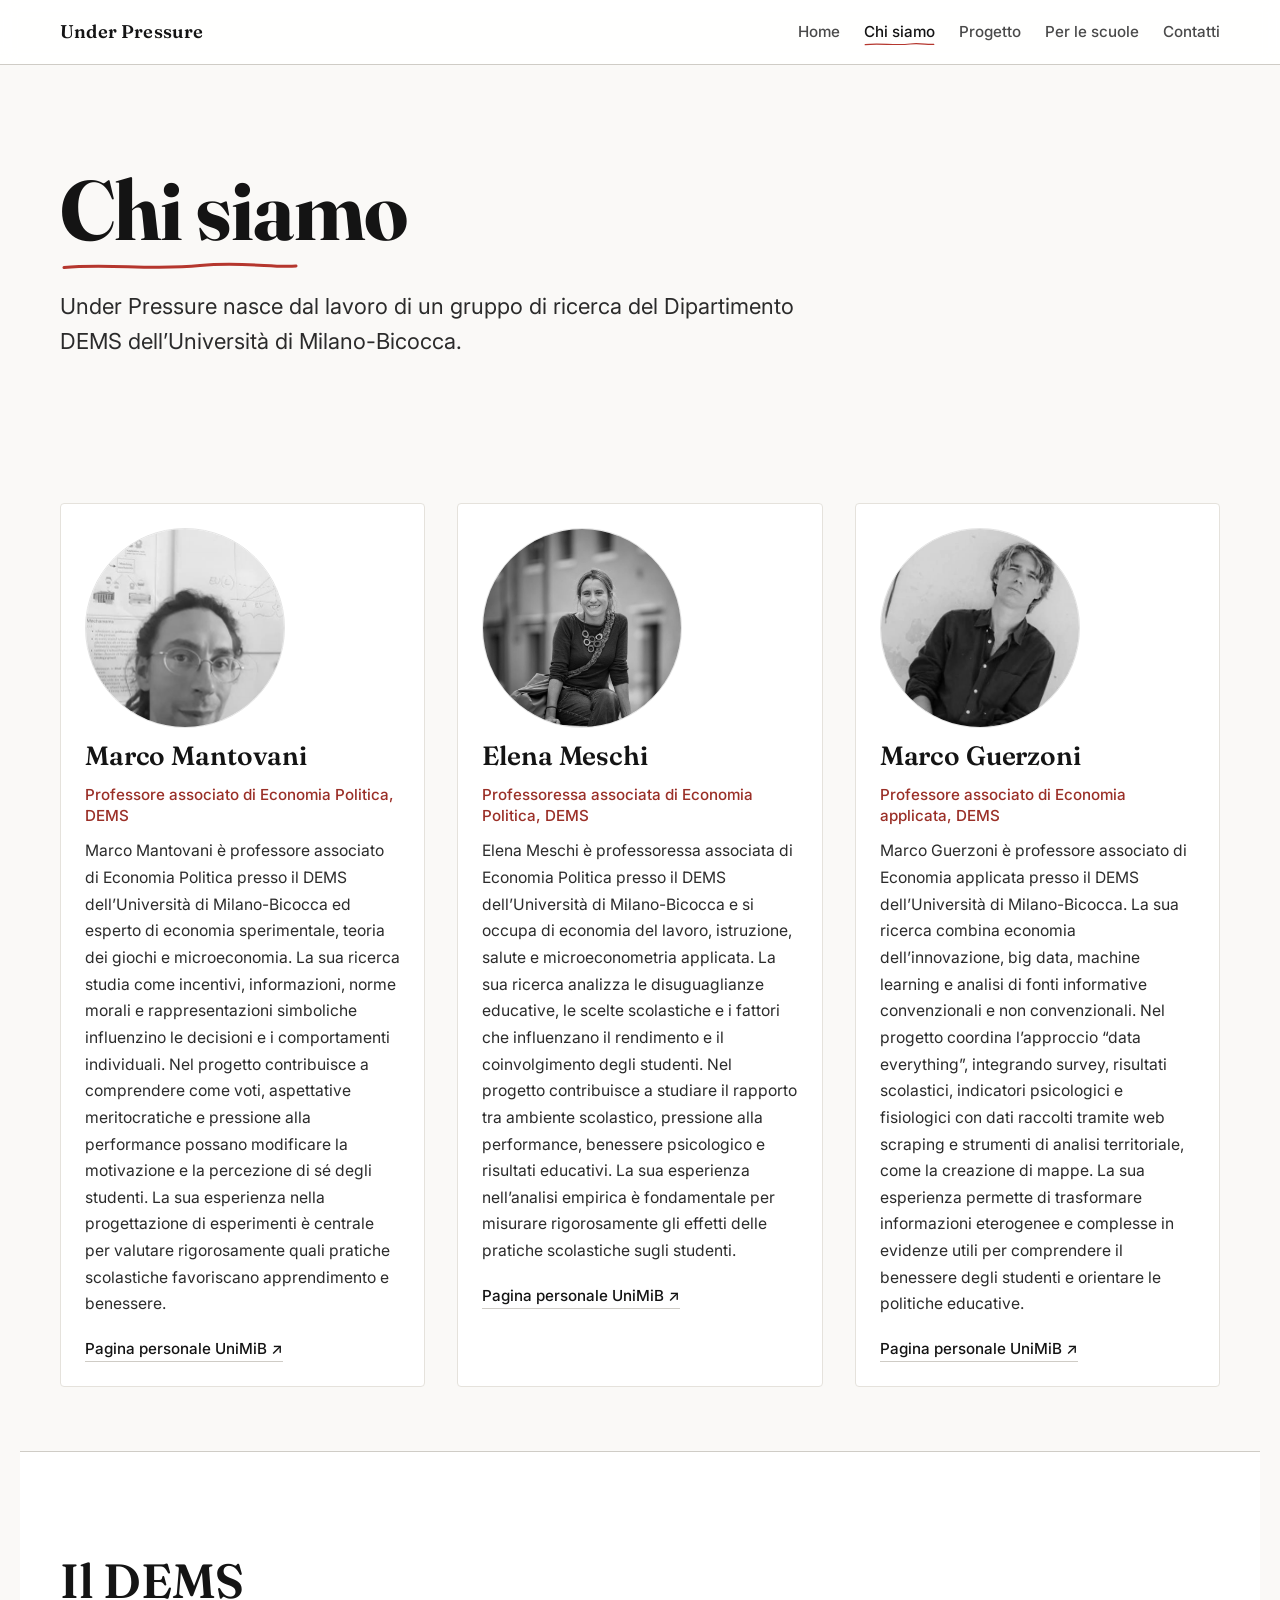
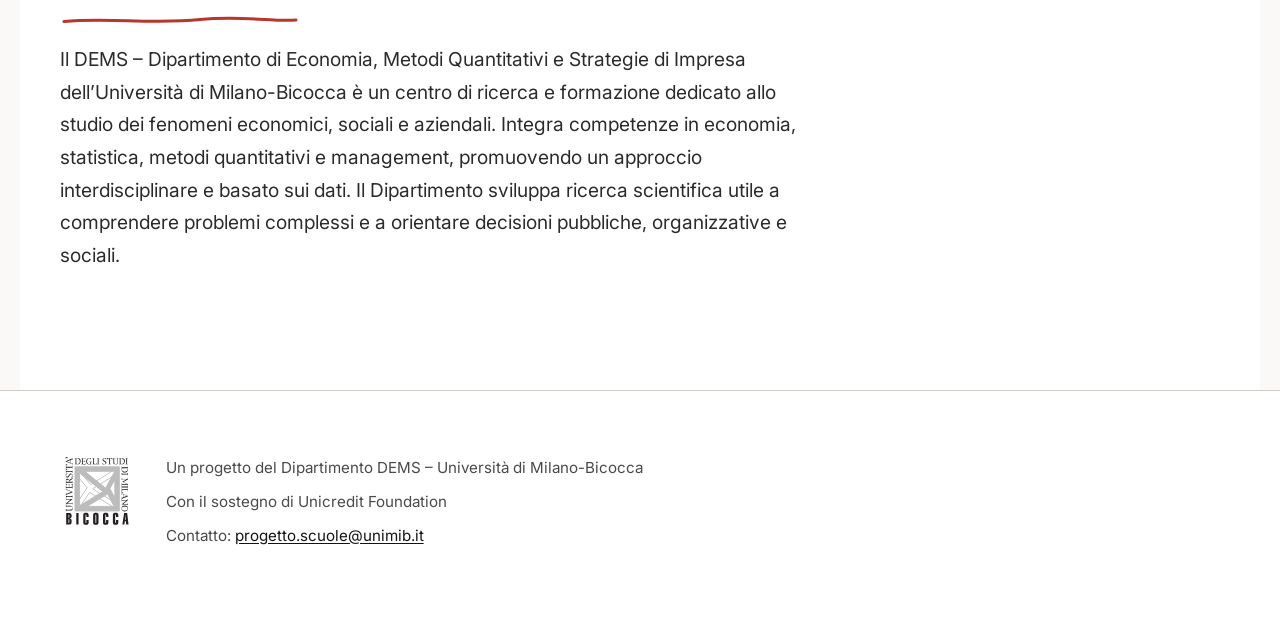
==== commit db775453: "Restore previous website; preserve redesign on redesign-editoriale" ====
--- a/chi-siamo.html
+++ b/chi-siamo.html
@@ -8,24 +8,30 @@
   <link rel="preconnect" href="https://fonts.googleapis.com">
   <link rel="preconnect" href="https://fonts.gstatic.com" crossorigin>
   <link rel="stylesheet" href="https://fonts.googleapis.com/css2?family=Fraunces:ital,opsz,wght@0,9..144,400;0,9..144,600;0,9..144,700;1,9..144,400&family=Inter:wght@400;500;600&display=swap">
-  <meta name="theme-color" content="#783d47">
-  <link rel="icon" href="assets/img/favicon.svg" type="image/svg+xml">
   <link rel="stylesheet" href="assets/css/style.css">
 </head>
 <body>
   <a class="skip-link" href="#main">Vai al contenuto</a>
 
-  <header class="site-header"><div class="container nav-inner">
-<a class="wordmark" href="index.html" aria-label="Under Pressure, home"><span class="brand-symbol" aria-hidden="true">u<span>p</span></span><span>Under<br>Pressure<span class="brand-caption">RICERCA · SCUOLA · BENESSERE</span></span></a>
-<button class="nav-toggle" type="button" aria-expanded="false" aria-controls="site-nav" aria-label="Apri il menu"><span class="nav-toggle-box"><span class="nav-toggle-bar"></span></span></button>
-<nav id="site-nav" class="site-nav" aria-label="Navigazione principale">
-<a class="nav-link" href="index.html">Home</a><a class="nav-link" href="chi-siamo.html" aria-current="page">Chi siamo</a><a class="nav-link" href="progetto.html">Il progetto</a><a class="nav-link" href="contatti.html">Contatti</a><a class="nav-link nav-cta" href="partecipa.html">Per le scuole <span aria-hidden="true">↗</span></a>
-</nav></div></header>
+  <header class="site-header">
+    <div class="container nav-inner">
+      <a class="wordmark" href="index.html">Under Pressure</a>
+      <button class="nav-toggle" type="button" aria-expanded="false" aria-controls="site-nav" aria-label="Apri il menu">
+        <span class="nav-toggle-box"><span class="nav-toggle-bar"></span></span>
+      </button>
+      <nav id="site-nav" class="site-nav" aria-label="Navigazione principale">
+        <a class="nav-link" href="index.html">Home</a>
+        <a class="nav-link" href="chi-siamo.html" aria-current="page">Chi siamo</a>
+        <a class="nav-link" href="progetto.html">Progetto</a>
+        <a class="nav-link" href="partecipa.html">Per le scuole</a>
+        <a class="nav-link" href="contatti.html">Contatti</a>
+      </nav>
+    </div>
+  </header>
 
   <main id="main">
 
     <section class="page-head container" aria-labelledby="chi-h">
-      <a class="breadcrumb" href="index.html">Home <span aria-hidden="true">/</span></a>
       <h1 id="chi-h">Chi siamo
         <svg class="pen-underline" width="240" height="14" viewBox="0 0 240 14" fill="none" aria-hidden="true" focusable="false">
           <path d="M4 8.5 C 46 4, 92 11.5, 140 6.5 C 184 2.5, 214 9, 236 7" stroke="#b5372e" stroke-width="3" stroke-linecap="round"/>
@@ -71,11 +77,18 @@
 
   </main>
 
-  <footer class="site-footer"><div class="container">
-<div class="footer-top"><a class="footer-wordmark" href="index.html">Under Pressure<span>Più spazio per imparare.</span></a><nav aria-label="Navigazione nel footer"><a href="progetto.html">Il progetto</a><a href="chi-siamo.html">Il gruppo di ricerca</a><a href="partecipa.html">Per le scuole</a><a href="contatti.html">Contatti</a></nav></div>
-<div class="footer-bottom"><div class="institution"><img src="assets/img/bicocca-logo.svg" alt="Università di Milano-Bicocca" width="52" height="52"><p>Un progetto del <strong>Dipartimento DEMS</strong><br>Università di Milano-Bicocca</p></div><p>Con il sostegno di<br><strong>UniCredit Foundation</strong></p><a href="mailto:progetto.scuole@unimib.it">progetto.scuole@unimib.it ↗</a></div>
-<details class="privacy-note"><summary>Privacy e navigazione</summary><p>Questo sito non utilizza cookie di profilazione né strumenti di analisi del traffico. I caratteri sono forniti da Google Fonts. Per informazioni o per aderire al progetto puoi contattarci via email: i dati inviati sono utilizzati per rispondere e gestire la richiesta.</p></details>
-</div></footer>
+  <footer class="site-footer">
+    <div class="container footer-inner">
+      <div class="footer-brand">
+        <img class="footer-logo" src="assets/img/bicocca-logo.svg" alt="Università di Milano-Bicocca" width="64" height="63">
+      </div>
+      <div class="footer-credits">
+        <p>Un progetto del Dipartimento DEMS – Università di Milano-Bicocca</p>
+        <p>Con il sostegno di Unicredit Foundation</p>
+        <p class="footer-contact">Contatto: <a href="mailto:progetto.scuole@unimib.it">progetto.scuole@unimib.it</a></p>
+      </div>
+    </div>
+  </footer>
 
   <script src="assets/js/main.js" defer></script>
 </body>
--- a/assets/css/style.css
+++ b/assets/css/style.css
@@ -1,17 +1,388 @@
-/* Under Pressure — an editorial identity for research and schools. */
-:root{--ink:#292c26;--ink-soft:#41463e;--grey-700:#5e625a;--grey-500:#686c63;--grey-300:#d7d9ce;--grey-200:#e3e4d9;--paper:#fffdf8;--paper-warm:#f8f7f0;--pen:#783d47;--pen-ink:#602d36;--pen-wash:#efe5e4;--sage:#e9eddf;--font-display:"Fraunces",Georgia,serif;--font-body:"Inter",system-ui,sans-serif;--maxw:1280px;--maxw-text:49rem;--step-1:.25rem;--step-2:.5rem;--step-3:.75rem;--step-4:1rem;--step-5:1.5rem;--step-6:2rem;--radius:3px;--rule:1px solid var(--grey-300)}
-*,*::before,*::after{box-sizing:border-box}html{scroll-behavior:smooth;scroll-padding-top:120px;-webkit-text-size-adjust:100%}body{margin:0;background:var(--paper-warm);color:var(--ink);font:400 16px/1.75 var(--font-body);-webkit-font-smoothing:antialiased}img,svg{max-width:100%}img{height:auto}a{color:inherit;text-underline-offset:5px}a:hover{color:var(--pen)}button{font:inherit}p{margin:0 0 1.2rem}h1,h2,h3{font-family:var(--font-display);font-weight:400;line-height:1.13;margin:0;letter-spacing:-.035em}h1{font-size:clamp(2.7rem,5.6vw,5rem)}h2{font-size:clamp(2rem,3.5vw,3.1rem)}h3{font-size:1.6rem}em{color:var(--pen);font-weight:400}strong{font-weight:600}.container{max-width:var(--maxw);margin-inline:auto;padding-inline:48px;width:100%}.prose{max-width:var(--maxw-text)}.prose p{margin-bottom:1.4rem}.lead{font-size:1.2rem;line-height:1.75}.eyebrow{font:500 10px/1.6 var(--font-body);letter-spacing:.16em;margin:0 0 26px;text-transform:uppercase;color:var(--grey-700)}.text-link{display:inline-flex;gap:22px;align-items:center;font-size:13px;font-weight:600;text-decoration:none;border-bottom:1px solid var(--grey-300);padding-block:9px}.text-link:hover{border-color:var(--pen)}.cta{display:inline-flex;align-items:center;justify-content:space-between;gap:28px;background:var(--pen);color:white;text-decoration:none;padding:15px 23px;font-size:13px;font-weight:500;line-height:1.5;border:1px solid transparent;border-radius:3px;transition:background .2s,transform .2s}.cta:hover{background:var(--pen-ink);color:white;transform:translateY(-2px)}.cta-light{background:var(--paper-warm);color:var(--pen)}.cta-light:hover{background:white;color:var(--pen-ink)}:focus-visible{outline:3px solid var(--pen);outline-offset:5px}.skip-link{position:fixed;top:-100px;left:20px;z-index:100;background:var(--pen);color:white;padding:10px 20px}.skip-link:focus{top:12px;color:white}.visually-hidden{position:absolute!important;width:1px;height:1px;overflow:hidden;clip-path:inset(50%);white-space:nowrap}
-/* Shared navigation */
-.site-header{position:sticky;top:0;z-index:20;background:var(--paper-warm);border-bottom:var(--rule)}.nav-inner{display:flex;justify-content:space-between;align-items:center;min-height:100px;gap:30px}.wordmark{display:flex;align-items:center;gap:14px;text-decoration:none;font-family:var(--font-display);font-size:22px;line-height:.95;letter-spacing:-.04em}.brand-symbol{display:flex;align-items:center;justify-content:center;width:49px;height:49px;border:1px solid var(--pen);border-radius:50%;font:italic 32px/1 var(--font-display);color:var(--pen);letter-spacing:-5px;padding-right:5px}.brand-symbol>span{transform:translateY(5px)}.brand-caption{display:block;font:500 7px/1.5 var(--font-body);letter-spacing:.13em;margin-top:8px;color:var(--grey-700)}.site-nav{display:flex;align-items:center;gap:29px}.nav-link{font-size:12px;text-decoration:none;padding:9px 0;position:relative}.nav-link[aria-current=page]:not(.nav-cta)::after{content:"";height:2px;background:var(--pen);position:absolute;left:0;right:0;bottom:0}.nav-cta{border:1px solid var(--pen);padding:10px 18px;border-radius:3px;color:var(--pen);display:flex;gap:24px}.nav-cta:hover,.nav-cta[aria-current=page]{background:var(--pen);color:white}.nav-toggle{display:none;width:44px;height:44px;background:none;border:0;color:var(--ink);cursor:pointer}.nav-toggle-box{display:block;width:24px;height:18px;position:relative}.nav-toggle-bar,.nav-toggle-bar::before,.nav-toggle-bar::after{position:absolute;display:block;width:24px;height:2px;left:0;background:currentColor;content:""}.nav-toggle-bar{top:8px}.nav-toggle-bar::before{top:-7px}.nav-toggle-bar::after{top:7px}.is-open .nav-toggle-bar{background:transparent}.is-open .nav-toggle-bar::before{transform:translateY(7px) rotate(45deg)}.is-open .nav-toggle-bar::after{transform:translateY(-7px) rotate(-45deg)}
-/* Homepage */
-.hero{display:grid;grid-template-columns:1.16fr 1fr;gap:65px;align-items:center;padding-block:70px 76px}.hero .eyebrow{display:flex;align-items:center;gap:10px;font-size:9px}.status-dot{width:6px;height:6px;border-radius:50%;background:var(--pen)}.hero h1{font-size:clamp(3.2rem,5.25vw,4.8rem);line-height:1.08;letter-spacing:-.05em}.hero h1 em{white-space:nowrap}.hero-subtitle{font-size:14px;line-height:1.9;max-width:420px;margin:26px 0}.hero-actions{display:flex;align-items:center;gap:24px;flex-wrap:wrap}.hero-actions .text-link{font-size:11px;gap:12px}.hero-footnote{font-size:10px;color:var(--grey-700);margin:27px 0 0}.hero-art{background:var(--sage);position:relative;border:1px solid #d7decd;border-radius:3px;transform:rotate(2deg);padding:23px 22px 17px;box-shadow:9px 10px 0 #eeeee4;isolation:isolate}.art-top,.art-bottom{display:flex;justify-content:space-between;gap:10px;font-size:8px;letter-spacing:.13em;align-items:center}.art-top{border-bottom:1px solid #cbd3c2;padding-bottom:15px}.hero-art svg{display:block;width:100%;margin:12px 0 -17px}.art-label{font-size:11px;color:var(--grey-700);position:absolute;top:84px;left:34px}.art-note{position:absolute;right:23px;bottom:88px;background:#fffdf4;transform:rotate(-7deg);padding:18px 23px;display:flex;gap:12px;box-shadow:0 3px 10px #292c2610}.art-note p{font:400 clamp(16px,1.6vw,23px)/1.3 var(--font-display);margin:0}.note-star{font-size:28px;color:var(--pen)}.art-bottom{border-top:1px solid #cbd3c2;padding-top:15px}.art-bottom>span:nth-child(2){font-size:20px}.partners{border-block:var(--rule)}.partners-inner{display:flex;justify-content:space-between;gap:30px;align-items:center;padding-block:26px}.partners-label{font-size:9px;letter-spacing:.15em;color:var(--grey-700)}.institution{display:flex;align-items:center;gap:15px}.institution p{font-size:11px;line-height:1.7;margin:0}.institution img{width:44px;height:44px;object-fit:contain}.partner-foundation{display:grid;gap:2px}.partner-foundation span{font-size:9px;color:var(--grey-700)}.partner-foundation strong{font-size:16px;letter-spacing:-.02em}.mission{display:grid;grid-template-columns:1.1fr 1fr;gap:95px;padding-block:95px}.mission h2{font-size:clamp(2rem,3.3vw,2.9rem);line-height:1.25}.mission-copy{padding-top:40px}.mission-copy p{font-size:14px;color:var(--grey-700)}.mission-copy .lead{font-size:17px;color:var(--ink)}.path-section{background:#eff0e8;padding-block:75px 85px;border-block:var(--rule)}.section-heading{display:flex;justify-content:space-between;align-items:end;gap:30px;margin-bottom:38px}.section-heading .eyebrow{margin-bottom:16px}.section-heading h2{font-size:clamp(1.9rem,3vw,2.7rem)}.section-heading>p{font-size:12px;color:var(--grey-700);margin:0}.home-cards{display:grid;grid-template-columns:repeat(3,1fr);gap:18px}.home-card{background:var(--paper-warm);border:1px solid var(--grey-300);padding:24px 26px;display:flex;flex-direction:column;text-decoration:none;transition:transform .2s,border-color .2s}.home-card:hover{transform:translateY(-5px);border-color:var(--pen);color:var(--ink)}.card-top{display:flex;justify-content:space-between;align-items:center}.home-card-index{font-size:10px;color:var(--grey-700)}.card-top>span:last-child{color:var(--pen)}.card-glyph{font-size:51px;color:var(--pen);height:115px;display:flex;align-items:center;font-family:Georgia,serif}.home-card h3{font-size:25px;margin-bottom:15px}.home-card p{font-size:12px;line-height:1.9;color:var(--grey-700);margin-bottom:30px}.card-link{display:flex;justify-content:space-between;font-size:11px;font-weight:500;margin-top:auto;padding-top:17px;border-top:var(--rule)}.school-section{padding-block:78px 0}.school-callout{background:var(--pen);color:var(--paper-warm);padding:54px 56px;display:grid;grid-template-columns:1fr 1fr;gap:65px}.school-callout .eyebrow{color:#ead4d7;margin-bottom:18px}.school-callout h2{font-size:clamp(2.5rem,4vw,3.4rem)}.school-callout em{color:#e7c9c4}.school-callout p:not(.eyebrow){font-size:13px;margin-top:21px;color:#f1e3e3}.school-callout .cta{margin-top:10px}.school-benefits{align-self:center}.school-benefits p{padding-bottom:20px;border-bottom:1px solid #ffffff30;display:flex;gap:18px}.school-benefits p span{color:#e7c9c4;font-size:10px;padding-top:3px}.school-benefits>a{font-size:11px;color:#fff1ed;overflow-wrap:anywhere}.team-teaser{display:flex;gap:26px;align-items:center;padding-block:65px 80px}.team-portraits{display:flex;padding-right:8px;flex-shrink:0}.team-portraits img{width:62px;height:62px;border-radius:50%;object-fit:cover;object-position:top;border:4px solid var(--paper-warm);margin-right:-10px;filter:grayscale(1)}.team-teaser .eyebrow{font-size:8px;margin-bottom:8px}.team-teaser h2{font-size:23px;letter-spacing:-.02em}.team-teaser>.text-link{margin-left:auto;white-space:nowrap;font-size:11px}
-/* Inner pages */
-.page-head{padding-block:55px 50px}.breadcrumb{display:flex;gap:16px;text-decoration:none;font-size:11px;color:var(--grey-700);margin-bottom:28px;width:fit-content}.page-head h1{max-width:950px}.page-head .lead{margin-top:28px;max-width:850px;font-size:17px;line-height:1.85}.pen-underline{display:block;width:100px;height:10px;margin-top:15px}.pen-underline path{stroke:var(--pen)}.pen-divider{display:block;margin:0;height:1px;background:var(--grey-300)}.pen-divider path{display:none}.subnav{display:flex;flex-wrap:wrap;gap:10px;margin-top:30px}.subnav-link{text-decoration:none;border:1px solid var(--grey-300);border-radius:3px;padding:9px 16px;font-size:12px;background:var(--paper)}.subnav-link:hover{background:var(--pen-wash);border-color:var(--pen)}.proj-section{padding-block:55px;scroll-margin-top:115px}.proj-section h2{max-width:850px;margin-bottom:28px;font-size:clamp(1.9rem,3vw,2.7rem)}.proj-section .prose{font-size:15px;line-height:1.95}.proj-section .cta{margin-top:10px}.note{border-left:2px solid var(--pen);padding:12px 0 12px 23px;font-family:var(--font-display);font-style:italic;font-size:19px;color:var(--grey-700);margin-top:25px;background:linear-gradient(90deg,var(--pen-wash),transparent)}.callout{background:var(--sage);border-left:3px solid #7d896a;padding:24px 28px;margin-top:28px;font-size:14px}.callout p{margin:0}.groups{display:grid;grid-template-columns:repeat(3,1fr);gap:20px;list-style:none;padding:0;margin:30px 0}.group-card{padding:30px;background:var(--paper);border:var(--rule)}.group-card:nth-child(2){background:var(--sage)}.group-card:nth-child(3){background:var(--pen-wash)}.group-num{font-size:10px;letter-spacing:.1em;text-transform:uppercase;color:var(--pen)}.group-title{font-size:25px;margin:24px 0 16px}.group-card p{font-size:13px;margin:0}.info-list{list-style:none;padding:0;margin:25px 0 0}.info-list li{padding:15px 0 15px 30px;border-bottom:var(--rule);position:relative;font-size:14px}.info-list li::before{content:'↗';position:absolute;left:0;color:var(--pen)}.timeline{list-style:none;padding:0;margin:30px 0 0}.tl-item{display:grid;grid-template-columns:210px 1fr;gap:30px;padding:25px 0;border-top:var(--rule);font-size:14px}.tl-item:last-child{border-bottom:var(--rule)}.tl-date{color:var(--pen);font-weight:600}.tl-body{margin:0}.team{display:grid;grid-template-columns:repeat(3,1fr);gap:26px;padding-block:15px 70px}.team-card{border-top:var(--rule);padding-top:27px;display:flex;flex-direction:column;align-items:flex-start}.team-photo{width:100%;height:270px;object-fit:cover;object-position:center 20%;filter:grayscale(1);background:var(--sage);margin-bottom:25px;border-radius:3px}.team-name{font-size:27px;margin-bottom:12px}.team-role{color:var(--pen);font-size:11px;margin-bottom:20px}.team-bio{font-size:13px;color:var(--grey-700);line-height:1.9}.team-link{font-size:12px;margin-top:auto;padding-top:10px}.dems{background:var(--sage);padding-block:55px;margin-bottom:65px}.dems .prose{margin-top:25px;font-size:15px}.contact{text-align:center;padding-block:50px 60px;background:var(--sage);border-block:var(--rule)}.contact .pen-underline{margin-inline:auto}.contact .prose{margin-inline:auto}.contact-intro{margin:24px auto 20px;font-size:14px}.contact-email{margin:24px 0 0}.contact-email a{font:400 clamp(1.2rem,3.4vw,2.7rem)/1.4 var(--font-display);color:var(--pen);overflow-wrap:anywhere}.people{padding-block:55px 75px}.people-grid{display:grid;grid-template-columns:repeat(3,1fr);gap:22px;margin-top:30px}.person-card{border:var(--rule);padding:27px 22px;background:var(--paper);display:flex;flex-direction:column;align-items:flex-start}.person-name{font-size:25px;margin-bottom:12px}.person-role{font-size:12px;color:var(--grey-700)}.person-mail{font-size:12px;overflow-wrap:anywhere}.person-card .team-link{font-size:11px}
-/* Footer */
-.site-footer{border-top:var(--rule);padding-block:45px 22px;background:#efefe6}.footer-top{display:flex;justify-content:space-between;gap:35px;padding-bottom:36px}.footer-wordmark{font:400 27px/1.2 var(--font-display);text-decoration:none}.footer-wordmark span{display:block;font:400 11px/1.8 var(--font-body);margin-top:10px;color:var(--grey-700)}.footer-top nav{display:flex;gap:30px;align-items:center;font-size:11px}.footer-top nav a{text-decoration:none}.footer-bottom{display:flex;align-items:center;justify-content:space-between;gap:24px;border-top:var(--rule);padding-top:26px}.footer-bottom>p{font-size:10px;margin:0}.footer-bottom>a{font-size:11px}.privacy-note{font-size:10px;color:var(--grey-700);margin-top:28px}.privacy-note summary{cursor:pointer;width:fit-content}.privacy-note p{max-width:750px;margin:15px 0 0}
-@media(min-width:1440px){.hero{padding-block:85px}.hero-art{max-width:500px}}
-@media(max-width:1050px){.container{padding-inline:30px}.hero{gap:35px}.hero h1{font-size:clamp(3rem,5.5vw,4rem)}.site-nav{gap:21px}.mission{gap:45px}.home-card{padding:22px}.school-callout{padding:40px;gap:35px}.team-teaser{flex-wrap:wrap}.team-teaser>.text-link{margin-left:0}.team-photo{height:220px}.people-grid{gap:12px}.person-card{padding:22px 16px}.footer-top nav{gap:20px}}
-@media(max-width:800px){.container{padding-inline:24px}.nav-inner{min-height:84px;flex-wrap:wrap;padding-block:16px;gap:15px}.wordmark{font-size:20px}.brand-symbol{width:42px;height:42px;font-size:29px}.site-nav{width:100%;flex-wrap:wrap;gap:20px}.nav-ready .nav-toggle{display:flex;align-items:center;justify-content:center}.nav-ready .site-nav{display:none}.nav-ready.is-open .site-nav{display:flex;flex-direction:column;align-items:stretch;gap:5px;padding-block:12px}.nav-ready.is-open .nav-link{padding:13px 10px}.nav-ready.is-open .nav-cta{justify-content:space-between;margin-top:7px}.nav-link[aria-current=page]:not(.nav-cta)::after{right:auto;width:25px;left:10px}.hero{grid-template-columns:1fr 1fr;gap:26px;padding-block:45px}.hero h1{font-size:clamp(2.4rem,5.2vw,3.2rem)}.hero h1 em{white-space:normal}.hero .eyebrow{font-size:8px;letter-spacing:.1em}.hero-subtitle{font-size:13px}.hero-actions{gap:12px}.hero-art{padding:16px}.art-top{font-size:6px}.art-label{font-size:9px;left:22px;top:67px}.art-note{padding:12px;right:8px;bottom:65px}.art-note p{font-size:17px}.art-bottom{font-size:7px}.partners-label{max-width:110px;font-size:8px}.partner-foundation strong{font-size:13px}.partners-inner{gap:20px}.institution p{font-size:10px}.mission{gap:35px;padding-block:60px}.mission h2{font-size:31px}.mission-copy{padding-top:25px}.mission-copy .lead{font-size:15px}.section-heading{align-items:start;flex-direction:column;gap:16px}.section-heading>p br{display:none}.home-cards{gap:12px}.home-card{padding:20px 16px}.home-card h3{font-size:23px}.card-glyph{height:85px}.school-callout{gap:30px;padding:35px}.school-benefits p{font-size:12px!important}.school-benefits>a{font-size:10px}.team{grid-template-columns:1fr;gap:40px}.team-photo{height:260px;width:260px}.team-bio{max-width:650px}.people-grid{grid-template-columns:1fr}.person-card{padding:25px}.person-name{font-size:28px}.person-mail{font-size:14px}.footer-top nav{display:grid;grid-template-columns:1fr 1fr;gap:12px 20px}.footer-bottom{flex-wrap:wrap}.groups{gap:12px}.group-card{padding:22px}.group-title{font-size:23px}}
-@media(max-width:600px){.container{padding-inline:22px}.hero{grid-template-columns:1fr;padding-top:40px;padding-bottom:45px;gap:38px}.hero h1{font-size:clamp(2.9rem,11vw,4rem);line-height:1.06}.hero h1 em{white-space:nowrap}.hero .eyebrow{font-size:8px;margin-bottom:23px}.hero-subtitle{max-width:440px;font-size:14px;margin-top:22px}.hero-actions{gap:18px}.hero-footnote{margin-top:18px}.hero-art{margin:0 6px;max-width:430px;justify-self:center;width:calc(100% - 12px);padding:20px;transform:rotate(1.5deg)}.art-top{font-size:7px}.art-label{top:75px;left:25px;font-size:10px}.art-note{right:20px;bottom:80px;padding:16px}.art-note p{font-size:20px}.art-bottom{font-size:8px}.partners-inner{flex-wrap:wrap;justify-content:flex-start;gap:22px;padding-block:24px}.partners-label{max-width:none;width:100%;font-size:8px}.partners .institution{gap:10px}.partners .institution img{width:34px;height:34px}.partners .institution p{font-size:9px}.partner-foundation strong{font-size:12px}.partner-foundation span{font-size:8px}.mission{grid-template-columns:1fr;gap:22px;padding-block:54px}.mission h2{font-size:33px}.mission-copy{padding:0}.mission .eyebrow{font-size:9px;margin-bottom:20px}.mission-copy .lead{font-size:17px}.path-section{padding-block:50px}.section-heading h2{font-size:32px}.section-heading .eyebrow{font-size:9px}.section-heading{margin-bottom:28px}.home-cards{grid-template-columns:1fr;gap:16px}.home-card{padding:25px}.card-glyph{height:80px}.home-card h3{font-size:28px}.home-card p{font-size:14px;margin-bottom:22px}.school-section{padding-top:45px}.school-callout{grid-template-columns:1fr;padding:30px 24px;gap:30px}.school-callout h2{font-size:40px}.school-callout .eyebrow{font-size:9px}.school-benefits p:first-child{margin-top:0}.school-benefits>a{font-size:11px}.team-teaser{padding-block:44px;gap:18px}.team-teaser h2{font-size:25px;max-width:350px}.team-teaser>.text-link{width:fit-content}.footer-top{flex-direction:column;gap:27px}.footer-top nav{display:flex;flex-wrap:wrap;gap:14px 22px}.footer-bottom{gap:22px}.footer-bottom>a{width:100%;font-size:12px}.page-head{padding-block:35px}.page-head h1{font-size:45px}.page-head .lead{font-size:15px;line-height:1.9;margin-top:22px}.breadcrumb{margin-bottom:20px}.proj-section{padding-block:38px}.proj-section .prose{font-size:14px}.groups{grid-template-columns:1fr}.group-card{padding:26px}.group-title{margin-top:17px;font-size:28px}.group-card p{font-size:14px}.tl-item{grid-template-columns:1fr;gap:8px;padding-block:22px}.contact{padding-block:38px}.contact-email a{font-size:clamp(1.05rem,4.9vw,1.8rem)}.team{padding-bottom:45px}.team-photo{width:100%;height:320px;object-position:center 25%}.dems{padding-block:38px;margin-bottom:40px}.people{padding-block:40px}.subnav{gap:8px}.subnav-link{font-size:11px;padding:8px 12px}}
-@media(prefers-reduced-motion:reduce){html{scroll-behavior:auto}*,*::before,*::after{transition:none!important;animation:none!important}}
-@media print{.site-header{position:static}.site-nav,.nav-toggle,.hero-art,.privacy-note{display:none!important}.container{padding-inline:0}.hero,.mission,.school-callout{display:block}.school-callout{background:white;color:black;padding:20px 0}.school-callout p:not(.eyebrow),.school-callout em{color:black}.site-footer{background:white}.home-card,.team-card{break-inside:avoid}a{color:black}.hero{padding-block:25px}}
+/* ==========================================================================
+   Under Pressure — DEMS, Università di Milano-Bicocca
+   Elegant / minimalist / editorial. Black & white + one muted red "pen" ink.
+   ========================================================================== */
+
+/* ---------- Design tokens ---------- */
+:root{
+  --ink:#141414; --ink-soft:#2b2b2b; --grey-700:#4a4a4a; --grey-500:#6f6f6f;
+  --grey-300:#cfccc6; --grey-200:#e5e2dc; --paper:#ffffff; --paper-warm:#faf9f7;
+  --pen:#b5372e; --pen-ink:#9a2f27; --pen-wash:rgba(181,55,46,.10);
+  --font-display:"Fraunces","Iowan Old Style","Palatino Linotype",Georgia,serif;
+  --font-body:"Inter",system-ui,-apple-system,"Segoe UI",Roboto,Helvetica,Arial,sans-serif;
+  --maxw:1240px; --maxw-text:46rem;
+  --step-1:.25rem; --step-2:.5rem; --step-3:.75rem; --step-4:1rem; --step-5:1.5rem;
+  --step-6:2rem; --step-7:3rem; --step-8:4rem; --step-9:6rem; --step-10:8rem;
+  --radius:4px; --rule:1px solid var(--grey-300);
+}
+
+/* ---------- Reset / base ---------- */
+*,*::before,*::after{box-sizing:border-box;}
+html{-webkit-text-size-adjust:100%; scroll-behavior:smooth;}
+body{
+  margin:0;
+  font:400 clamp(1.0625rem,.25vw + 1rem,1.2rem)/1.7 var(--font-body);
+  color:var(--ink-soft);
+  background:var(--paper-warm);
+  -webkit-font-smoothing:antialiased;
+  text-rendering:optimizeLegibility;
+}
+img,svg{max-width:100%;}
+img{height:auto;}
+a{color:var(--ink); text-underline-offset:.16em;}
+a:hover{color:var(--pen-ink);}
+strong{color:var(--ink);}
+:focus-visible{outline:2px solid var(--pen); outline-offset:2px; border-radius:2px;}
+
+/* ---------- Typography ---------- */
+h1,.h1{margin:0; font:700 clamp(2.75rem,6vw + 1rem,5.25rem)/1.02 var(--font-display); letter-spacing:-.01em; color:var(--ink);}
+h2,.h2{margin:0; font:600 clamp(1.9rem,3vw + 1rem,3rem)/1.1 var(--font-display); letter-spacing:-.005em; color:var(--ink);}
+h3,.h3{margin:0; font:600 clamp(1.3rem,1.4vw + .9rem,1.75rem)/1.2 var(--font-display); color:var(--ink);}
+p{margin:0 0 var(--step-4);}
+.eyebrow{margin:0; font:italic 400 clamp(.95rem,1vw + .6rem,1.15rem)/1.4 var(--font-display); color:var(--grey-700);}
+.lead{font:400 clamp(1.1rem,.7vw + 1rem,1.375rem)/1.6 var(--font-body); color:var(--ink-soft);}
+.caption,.source{font:400 .85rem/1.4 var(--font-body); color:var(--grey-500);}
+
+/* ---------- Layout ---------- */
+.container{width:100%; max-width:var(--maxw); margin-inline:auto; padding-inline:clamp(1.25rem,4vw,2.5rem);}
+.prose{max-width:var(--maxw-text);}
+section{padding-block:clamp(3.5rem,8vw,8rem);}
+section.page-head,section.hero{padding-bottom:clamp(2rem,5vw,4rem);}
+
+/* ---------- Accessibility helpers ---------- */
+.skip-link{
+  position:absolute; left:var(--step-4); top:-100px; z-index:100;
+  background:var(--ink); color:#fff; padding:.6rem 1rem; border-radius:var(--radius);
+  font:500 .95rem/1 var(--font-body); text-decoration:none;
+  transition:top .2s ease;
+}
+.skip-link:focus{top:var(--step-4); color:#fff;}
+.visually-hidden{
+  position:absolute !important; width:1px; height:1px; padding:0; margin:-1px;
+  overflow:hidden; clip:rect(0 0 0 0); clip-path:inset(50%); white-space:nowrap; border:0;
+}
+
+/* ---------- Pen-stroke motif ---------- */
+.pen-underline{display:block; width:min(240px,42%); height:auto; margin-top:.35rem;}
+.pen-underline--hero{display:block; width:min(360px,52%); margin:.4rem auto 0;}
+.pen-divider{display:block; width:100%; height:12px; margin-block:clamp(1.5rem,4vw,3rem);}
+.stat-annotated{position:relative; display:inline-block; padding:.25em .55em;}
+.pen-circle{position:absolute; inset:-14% -8%; width:116%; height:128%; pointer-events:none;}
+
+/* ---------- Header / nav ---------- */
+.site-header{
+  position:sticky; top:0; z-index:50;
+  background:color-mix(in srgb,var(--paper) 88%, transparent);
+  -webkit-backdrop-filter:saturate(1.1) blur(8px);
+  backdrop-filter:saturate(1.1) blur(8px);
+  border-bottom:var(--rule);
+}
+.nav-inner{position:relative; display:flex; align-items:center; justify-content:space-between; min-height:64px;}
+.wordmark{font:600 1.15rem/1 var(--font-display); color:var(--ink); text-decoration:none; letter-spacing:.01em;}
+.wordmark:hover{color:var(--pen-ink);}
+.site-nav{display:flex; gap:var(--step-5);}
+.nav-link{font:500 .95rem/1 var(--font-body); color:var(--grey-700); text-decoration:none; padding-block:.4rem; position:relative;}
+.nav-link:hover{color:var(--ink);}
+.nav-link[aria-current="page"]{color:var(--ink);}
+.nav-link[aria-current="page"]::after{
+  content:""; position:absolute; left:0; right:0; bottom:-2px; height:8px;
+  background-image:url("data:image/svg+xml,%3Csvg xmlns='http://www.w3.org/2000/svg' width='120' height='8' viewBox='0 0 120 8' fill='none'%3E%3Cpath d='M2 5 C 26 2, 52 7, 78 4 C 96 2, 108 6, 118 4.5' stroke='%23b5372e' stroke-width='2' stroke-linecap='round'/%3E%3C/svg%3E");
+  background-repeat:no-repeat; background-size:100% 100%;
+}
+
+/* Hamburger */
+.nav-toggle{
+  display:none; width:44px; height:44px; align-items:center; justify-content:center;
+  background:none; border:0; cursor:pointer; color:var(--ink); padding:0;
+}
+.nav-toggle-box{position:relative; display:block; width:24px; height:16px;}
+.nav-toggle-bar,.nav-toggle-bar::before,.nav-toggle-bar::after{
+  content:""; position:absolute; left:0; width:24px; height:2px; background:var(--ink);
+  border-radius:2px; transition:transform .3s ease, opacity .2s ease;
+}
+.nav-toggle-bar{top:7px;}
+.nav-toggle-bar::before{top:-7px;}
+.nav-toggle-bar::after{top:7px;}
+.is-open .nav-toggle-bar{background:transparent;}
+.is-open .nav-toggle-bar::before{transform:translateY(7px) rotate(45deg);}
+.is-open .nav-toggle-bar::after{transform:translateY(-7px) rotate(-45deg);}
+
+/* ---------- Hero ---------- */
+.hero{max-width:var(--maxw); text-align:center; padding-top:clamp(3rem,7vw,6rem); padding-bottom:clamp(1.5rem,4vw,3rem);}
+.hero .eyebrow{max-width:48rem; margin-inline:auto;}
+.hero-title{margin:var(--step-4) 0 var(--step-5); font:700 clamp(2.9rem,7vw + 1rem,6.25rem)/1.02 var(--font-display); letter-spacing:-.015em;}
+.pen-underline--hero{margin-inline:auto;}
+.hero-subtitle{max-width:46rem; margin:0 auto; font:500 clamp(1.1rem,1vw + .95rem,1.45rem)/1.5 var(--font-body); color:var(--grey-700);}
+
+/* ---------- Intro (short project description) ---------- */
+.intro{padding-block:clamp(1.5rem,4vw,3rem);}
+.intro-lead{max-width:54rem; margin-inline:auto; text-align:center; font:400 clamp(1.2rem,.9vw + 1.05rem,1.6rem)/1.55 var(--font-body); color:var(--ink-soft);}
+
+/* ---------- Home cards ---------- */
+.home-cards{display:grid; grid-template-columns:repeat(3,1fr); gap:var(--step-5); padding-block:clamp(2rem,5vw,4rem);}
+.home-card{
+  display:flex; flex-direction:column; gap:var(--step-2);
+  padding:var(--step-6) var(--step-5) var(--step-5);
+  background:var(--paper); border:1px solid var(--grey-200); border-radius:var(--radius);
+  text-decoration:none; color:var(--ink-soft);
+  transition:border-color .3s ease, transform .3s ease;
+}
+.home-card:hover{border-color:var(--pen); transform:translateY(-2px); color:var(--ink-soft);}
+.home-card-index{font:600 .9rem/1 var(--font-body); letter-spacing:.14em; color:var(--grey-500); transition:color .3s ease;}
+.home-card:hover .home-card-index{color:var(--pen);}
+.home-card-title{font:600 clamp(1.4rem,1.5vw + 1rem,1.9rem)/1.15 var(--font-display); color:var(--ink); margin:0;}
+.home-card-desc{margin:0; color:var(--grey-700); font-size:.98rem;}
+.home-card-go{margin-top:auto; padding-top:var(--step-4); font-size:1.4rem; color:var(--grey-500); transition:color .3s ease, transform .3s ease;}
+.home-card:hover .home-card-go{color:var(--pen); transform:translateX(4px);}
+
+/* ---------- Data section / charts ---------- */
+.data-section .lead{margin-top:var(--step-4);}
+.charts-grid{display:grid; grid-template-columns:repeat(2,1fr); gap:var(--step-7); margin-top:clamp(2rem,5vw,3.5rem);}
+.chart{margin:0; padding:var(--step-5); background:var(--paper); border:1px solid var(--grey-200); border-radius:var(--radius);}
+.chart-title{font:600 clamp(1.1rem,1vw + .8rem,1.3rem)/1.25 var(--font-display); color:var(--ink); margin:0 0 var(--step-4);}
+.chart svg.chart-svg{width:100%; height:auto; display:block;}
+.chart figcaption{margin-top:var(--step-3);}
+
+/* Chart reveal (motion-guarded below) */
+.chart .bar{transition:transform .9s cubic-bezier(.2,.7,.2,1);}
+.chart-a .bar{transform-box:fill-box; transform-origin:bottom; transform:scaleY(0);}
+.chart-b .bar{transform-box:fill-box; transform-origin:left; transform:scaleX(0);}
+.chart-a.is-visible .bar{transform:scaleY(1);}
+.chart-b.is-visible .bar{transform:scaleX(1);}
+.chart-a .bar:nth-of-type(1){transition-delay:0s;}
+.chart-a .bar:nth-of-type(2){transition-delay:.12s;}
+.chart-a .bar:nth-of-type(3){transition-delay:.24s;}
+.chart-b .bar:nth-of-type(1){transition-delay:0s;}
+.chart-b .bar:nth-of-type(2){transition-delay:.12s;}
+.chart-b .bar:nth-of-type(3){transition-delay:.24s;}
+.axis-line{stroke:var(--grey-200); stroke-width:1;}
+.axis-base{stroke:var(--grey-300); stroke-width:1.5;}
+.bar-value{font:700 15px/1 var(--font-body); fill:var(--grey-700);}
+.bar-value--hi{fill:var(--pen);}
+.axis-label{font:500 13px/1.2 var(--font-body); fill:var(--grey-700);}
+.cat-label{font:400 13px/1.3 var(--font-body); fill:var(--grey-700);}
+
+/* Stat tile */
+.stat-tile{
+  margin-top:clamp(2rem,5vw,3.5rem); padding-top:clamp(1.5rem,4vw,2.5rem);
+  border-top:var(--rule); max-width:var(--maxw-text);
+}
+.stat-tile p{font:400 clamp(1.15rem,1vw + 1rem,1.5rem)/1.5 var(--font-body); color:var(--ink-soft);}
+.stat-tile .source{font-size:.85rem;}
+.stat-num{font:700 1.15em/1 var(--font-display); color:var(--pen); font-style:normal;}
+.stat-num-plain{font:700 1.15em/1 var(--font-display); color:var(--ink); font-weight:700;}
+
+/* ---------- Quote box ---------- */
+.quotebox{text-align:center; padding-top:clamp(1.5rem,4vw,3rem); padding-bottom:clamp(2.5rem,6vw,4.5rem);}
+.quote{position:relative; margin:0 auto; max-width:60rem;}
+.quote-text{
+  margin:0; font:400 clamp(1.65rem,3vw + 1rem,3.1rem)/1.28 var(--font-display);
+  color:var(--ink); transition:opacity .4s ease;
+}
+.quote-source{margin-top:var(--step-4); font:500 1rem/1.4 var(--font-body); color:var(--grey-500);}
+.quote-controls{display:flex; flex-direction:column; align-items:center; gap:var(--step-5); margin-top:var(--step-6);}
+.quote-next{
+  background:none; border:0; padding:.5rem 1rem; cursor:pointer; color:var(--pen);
+  display:inline-flex; align-items:center; justify-content:center;
+  transition:transform .3s ease;
+}
+.quote-next:hover{transform:translateX(5px);}
+.pen-arrow{display:block; width:clamp(64px,8vw,84px); height:auto;}
+.quote-dots{display:inline-flex; gap:.5rem;}
+.quote-dots button{
+  width:9px; height:9px; padding:0; border:0; border-radius:50%;
+  background:var(--grey-300); cursor:pointer; transition:background .3s ease;
+}
+.quote-dots button[aria-current="true"]{background:var(--pen);}
+
+/* ---------- Chi siamo ---------- */
+.page-head .lead{margin-top:var(--step-4);}
+.team{display:grid; grid-template-columns:repeat(3,1fr); gap:var(--step-6); padding-block:clamp(2rem,5vw,4rem);}
+.team-card{
+  display:flex; flex-direction:column; align-items:flex-start; gap:var(--step-3);
+  padding:var(--step-5); background:var(--paper); border:1px solid var(--grey-200);
+  border-radius:var(--radius); transition:border-color .3s ease;
+}
+.team-card:hover,.team-card:focus-within{border-color:var(--grey-300);}
+.team-photo{
+  width:clamp(140px,18vw,200px); aspect-ratio:1/1; object-fit:cover; object-position:center top;
+  border-radius:50%; border:1px solid var(--grey-200);
+  filter:grayscale(1) contrast(1.02); transition:filter .4s ease;
+}
+.team-card:hover .team-photo,.team-card:focus-within .team-photo{filter:grayscale(0);}
+.team-name{font:600 clamp(1.3rem,1.4vw + .9rem,1.65rem)/1.2 var(--font-display); color:var(--ink); margin:0;}
+.team-role{margin:0; font:500 .95rem/1.4 var(--font-body); color:var(--pen-ink);}
+.team-bio{margin:0; color:var(--ink-soft); font-size:.98rem;}
+.team-link{margin-top:var(--step-2); font:500 .95rem/1.4 var(--font-body); color:var(--ink); text-decoration:none; border-bottom:1px solid var(--grey-300); padding-bottom:2px; align-self:flex-start;}
+.team-link:hover{color:var(--pen-ink); border-color:var(--pen);}
+.dems{background:var(--paper); border-top:var(--rule);}
+.dems .prose{margin-top:var(--step-4);}
+
+/* ---------- Progetto ---------- */
+.subnav{display:flex; flex-wrap:wrap; gap:var(--step-3); margin-top:var(--step-6);}
+.subnav-link{
+  display:inline-flex; align-items:center; padding:.5rem 1rem;
+  border:1px solid var(--grey-300); border-radius:999px;
+  font:500 .95rem/1 var(--font-body); color:var(--ink); text-decoration:none;
+  transition:border-color .3s ease, color .3s ease, background .3s ease;
+}
+.subnav-link:hover{border-color:var(--pen); color:var(--pen-ink); background:var(--pen-wash);}
+.proj-section{scroll-margin-top:88px;}
+.proj-section h2{margin-bottom:var(--step-5);}
+.proj-section .prose p{color:var(--ink-soft);}
+.note{
+  margin-top:var(--step-5); padding-left:var(--step-4);
+  border-left:2px solid var(--pen); font:italic 400 1.05rem/1.6 var(--font-display);
+  color:var(--grey-700);
+}
+.cta{
+  display:inline-flex; align-items:center; gap:.6rem; background:var(--pen); color:#fff;
+  padding:.85rem 1.4rem; border-radius:var(--radius);
+  font:600 1.05rem/1 var(--font-body); text-decoration:none; margin-top:var(--step-5);
+}
+.cta:hover{background:var(--pen-ink); color:#fff;}
+.cta .cta-arrow{transition:transform .3s ease;}
+.cta:hover .cta-arrow{transform:translateX(4px);}
+
+/* ---------- Partecipa (spiegazione esperimento) ---------- */
+.callout{
+  margin-top:var(--step-5); padding:var(--step-5) var(--step-6);
+  background:var(--pen-wash); border:1px solid var(--grey-200);
+  border-left:3px solid var(--pen); border-radius:var(--radius);
+}
+.callout p{margin:0; color:var(--ink-soft);}
+.callout p+p{margin-top:var(--step-3);}
+
+.groups{
+  display:grid; grid-template-columns:repeat(3,1fr); gap:var(--step-5);
+  margin-top:var(--step-6); padding:0; list-style:none;
+}
+.group-card{
+  display:flex; flex-direction:column; gap:var(--step-3);
+  padding:var(--step-6) var(--step-5) var(--step-5);
+  background:var(--paper); border:1px solid var(--grey-200); border-radius:var(--radius);
+}
+.group-num{font:700 .9rem/1 var(--font-body); letter-spacing:.14em; color:var(--pen); text-transform:uppercase;}
+.group-title{font:600 clamp(1.2rem,1.2vw + .9rem,1.5rem)/1.15 var(--font-display); color:var(--ink); margin:0;}
+.group-card p{margin:0; color:var(--grey-700); font-size:.98rem;}
+
+.info-list{margin:var(--step-5) 0 0; padding:0; list-style:none; display:grid; gap:var(--step-3);}
+.info-list li{position:relative; padding-left:1.8rem; color:var(--ink-soft);}
+.info-list li::before{
+  content:"✓"; position:absolute; left:0; top:0; color:var(--pen); font-weight:700;
+}
+
+.timeline{margin:var(--step-6) 0 0; padding:0; list-style:none; display:grid; gap:0;}
+.tl-item{
+  display:grid; grid-template-columns:minmax(9rem,12rem) 1fr; gap:var(--step-5);
+  padding:var(--step-5) 0; border-top:1px solid var(--grey-200); align-items:baseline;
+}
+.tl-item:last-child{border-bottom:1px solid var(--grey-200);}
+.tl-date{font:600 1rem/1.3 var(--font-body); color:var(--pen-ink);}
+.tl-body{margin:0; color:var(--ink-soft);}
+.tl-body strong{color:var(--ink);}
+
+@media (max-width:720px){
+  .groups{grid-template-columns:1fr;}
+  .tl-item{grid-template-columns:1fr; gap:var(--step-1); padding:var(--step-4) 0;}
+}
+
+.contact{text-align:center;}
+.contact h2{display:inline-block;}
+.contact .pen-underline{margin-inline:auto;}
+.contact-intro{margin-top:var(--step-4); margin-inline:auto; color:var(--ink-soft);}
+.contact-email{margin-top:var(--step-5);}
+.contact-email a{font:600 clamp(1.5rem,3vw + 1rem,2.75rem)/1.2 var(--font-display); color:var(--ink); text-decoration:none; border-bottom:2px solid transparent; transition:border-color .3s ease, color .3s ease;}
+.contact-email a:hover{color:var(--pen-ink); border-color:var(--pen);}
+
+/* ---------- Contatti: il gruppo ---------- */
+.people{text-align:center; padding-block:clamp(2rem,5vw,4rem);}
+.people h2{display:inline-block;}
+.people .pen-underline{margin-inline:auto;}
+.people-grid{display:grid; grid-template-columns:repeat(3,1fr); gap:var(--step-6); margin-top:var(--step-6); text-align:center;}
+.person-card{
+  display:flex; flex-direction:column; align-items:center; gap:var(--step-2);
+  padding:var(--step-5); background:var(--paper);
+  border:1px solid var(--grey-200); border-radius:var(--radius);
+  transition:border-color .3s ease;
+}
+.person-card:hover{border-color:var(--pen);}
+.person-name{font:600 clamp(1.2rem,1.2vw + .9rem,1.5rem)/1.2 var(--font-display); color:var(--ink); margin:0;}
+.person-role{margin:0; font:500 .95rem/1.4 var(--font-body); color:var(--pen-ink);}
+.person-mail{margin:0;}
+.person-mail a{font:500 1.05rem/1.3 var(--font-body); color:var(--ink); text-decoration:none; border-bottom:1px solid var(--grey-300); padding-bottom:2px; transition:color .3s ease, border-color .3s ease; word-break:break-word;}
+.person-mail a:hover{color:var(--pen-ink); border-color:var(--pen);}
+.person-card .team-link{align-self:center;}
+
+/* ---------- Footer ---------- */
+.site-footer{background:var(--paper); border-top:var(--rule); padding-block:clamp(2.5rem,6vw,4rem);}
+.footer-inner{display:flex; flex-wrap:wrap; align-items:flex-start; gap:var(--step-6);}
+.footer-brand{flex:0 0 auto;}
+.footer-logo{height:clamp(54px,6vw,72px); width:auto; display:block;}
+.footer-credits{flex:1 1 240px;}
+.footer-credits p{margin:0 0 var(--step-2); color:var(--grey-700); font-size:.95rem;}
+.footer-contact a{color:var(--ink); text-decoration:underline;}
+.footer-contact a:hover{color:var(--pen-ink);}
+.footer-sources{flex:1 1 100%; margin:0; padding-top:var(--step-4); border-top:1px solid var(--grey-200);}
+
+/* ---------- Privacy banner ---------- */
+.privacy-banner{
+  position:fixed; left:0; right:0; bottom:0; z-index:60;
+  background:color-mix(in srgb,var(--paper) 96%, transparent);
+  -webkit-backdrop-filter:saturate(1.1) blur(8px);
+  backdrop-filter:saturate(1.1) blur(8px);
+  border-top:2px solid var(--pen);
+  box-shadow:0 -6px 24px rgba(20,20,20,.08);
+}
+.privacy-banner[hidden]{display:none;}
+.privacy-inner{
+  display:flex; align-items:center; gap:var(--step-5);
+  padding-block:var(--step-4);
+}
+.privacy-text{
+  margin:0; flex:1 1 auto;
+  font:400 .92rem/1.5 var(--font-body); color:var(--grey-700);
+}
+.privacy-text strong{color:var(--ink);}
+.privacy-dismiss{
+  flex:0 0 auto; cursor:pointer;
+  background:var(--ink); color:#fff; border:0; border-radius:var(--radius);
+  padding:.6rem 1.2rem; font:600 .95rem/1 var(--font-body);
+  transition:background .3s ease;
+}
+.privacy-dismiss:hover{background:var(--pen-ink);}
+
+@media (max-width:640px){
+  .privacy-inner{flex-direction:column; align-items:flex-start; gap:var(--step-3);}
+  .privacy-dismiss{align-self:flex-end;}
+}
+
+/* ---------- Responsive ---------- */
+@media (max-width:1000px){
+  .team{grid-template-columns:repeat(2,1fr);}
+}
+@media (max-width:820px){
+  .charts-grid{grid-template-columns:1fr;}
+}
+@media (max-width:720px){
+  .nav-toggle{display:inline-flex;}
+  .site-nav{display:none;}
+  .is-open .site-nav{
+    display:flex; flex-direction:column; gap:var(--step-4);
+    position:absolute; top:100%; left:0; right:0;
+    background:var(--paper); border-bottom:var(--rule);
+    padding:var(--step-4) clamp(1.25rem,4vw,2.5rem);
+  }
+  .home-cards{grid-template-columns:1fr;}
+  .team{grid-template-columns:1fr;}
+  .people-grid{grid-template-columns:1fr;}
+}
+
+/* ---------- Reduced motion ---------- */
+@media (prefers-reduced-motion:reduce){
+  html{scroll-behavior:auto;}
+  *,*::before,*::after{animation-duration:.001ms !important; animation-iteration-count:1 !important; transition-duration:.001ms !important; scroll-behavior:auto !important;}
+  .chart-a .bar{transform:scaleY(1);}
+  .chart-b .bar{transform:scaleX(1);}
+  .quote-text{transition:none;}
+}
